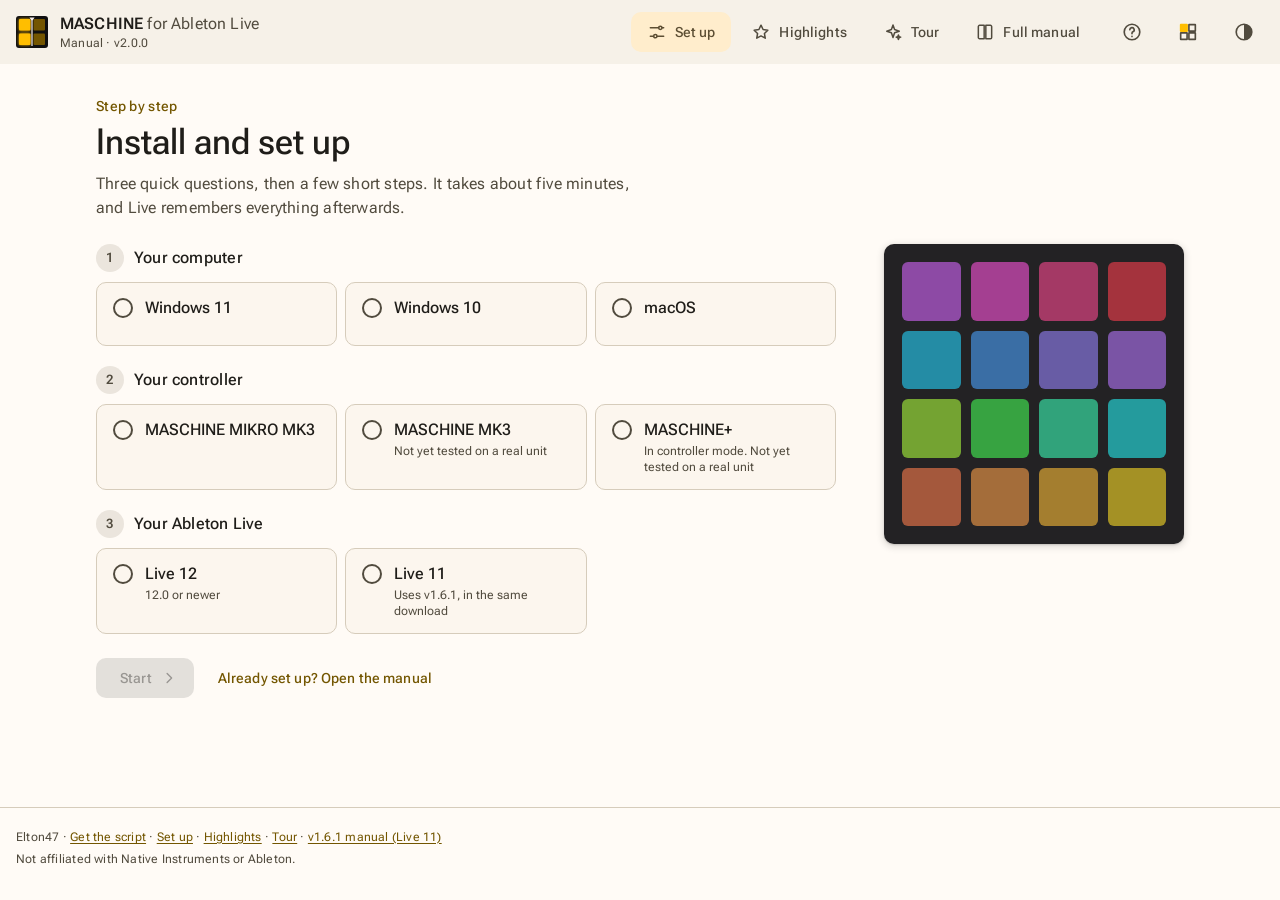
==== index.html @ e7adfa24 "Footer: the report page stays unlinked until its service is live" ====
<!doctype html>
<html lang="en">
<head>
  <meta charset="utf-8">
  <meta name="viewport" content="width=device-width, initial-scale=1">
  <title>MASCHINE for Ableton Live: Manual and setup</title>
  <meta name="description" content="Set up MASCHINE MIKRO MK3, MK3 and MASCHINE+ with Ableton Live 12 step by step, then click any button on the controller to see what it does.">
  <meta name="color-scheme" content="light dark">
  <meta name="theme-color" content="#fff8f6" media="(prefers-color-scheme: light)">
  <meta name="theme-color" content="#171211" media="(prefers-color-scheme: dark)">
  <link rel="icon" href="data:image/svg+xml,%3Csvg xmlns='http://www.w3.org/2000/svg' viewBox='0 0 32 32'%3E%3Crect width='32' height='32' rx='3' fill='%230f0f10'/%3E%3Crect x='3' y='3' width='11.5' height='11.5' rx='1' fill='%23d24dff'/%3E%3Crect x='17.5' y='3' width='11.5' height='11.5' rx='1' fill='%23a4333d'/%3E%3Crect x='3' y='17.5' width='11.5' height='11.5' rx='1' fill='%23ff692d'/%3E%3Crect x='17.5' y='17.5' width='11.5' height='11.5' rx='1' fill='%23a49025'/%3E%3Cpath d='M13.4 1.4H18.6L16.6 4.4V30H15.4V4.4Z' fill='%23f4ece9' stroke='%230f0f10' stroke-width='.5' paint-order='stroke' stroke-linejoin='round'/%3E%3C/svg%3E">
  <link rel="preconnect" href="https://fonts.googleapis.com">
  <link rel="preconnect" href="https://fonts.gstatic.com" crossorigin>
  <link rel="stylesheet" href="https://fonts.googleapis.com/css2?family=Roboto+Flex:opsz,wght@8..144,400..700&display=swap">
  <link rel="stylesheet" href="css/styles.css">
  <!-- the day's colour (one of MASCHINE's pad colours, a new one at noon): after the styles, so it wins -->
  <script src="js/day-colour.js"></script>
  <script>
    // Apply the remembered theme before the first paint (no flash).
    try {
      var t = localStorage.getItem('theme');
      if (t === 'light' || t === 'dark') document.documentElement.setAttribute('data-theme', t);
    } catch (e) {}
  </script>
</head>
<body>
  <a class="skip-link" href="#main">Skip to content</a>

  <header class="top-app-bar">
    <div class="top-app-bar-inner">
      <a class="brand" href="#manual" aria-label="MASCHINE for Ableton Live: manual">
        <svg class="logo" viewBox="0 0 32 32" aria-hidden="true"><defs><filter id="logo-glow" x="-50%" y="-50%" width="200%" height="200%"><feGaussianBlur stdDeviation="1.4" result="b"/><feMerge><feMergeNode in="b"/><feMergeNode in="SourceGraphic"/></feMerge></filter></defs><rect width="32" height="32" rx="3" fill="#0f0f10"/><rect x="3" y="3" width="11.5" height="11.5" rx="1" fill="#d24dff" style="fill: var(--day-pad, #d24dff)" filter="url(#logo-glow)"/><rect x="17.5" y="3" width="11.5" height="11.5" rx="1" fill="#a4333d" style="fill: var(--day-pad-dim, #a4333d)"/><rect x="3" y="17.5" width="11.5" height="11.5" rx="1" fill="#ff692d" style="fill: var(--day-pad, #ff692d)" filter="url(#logo-glow)"/><rect x="17.5" y="17.5" width="11.5" height="11.5" rx="1" fill="#a49025" style="fill: var(--day-pad-dim, #a49025)"/><path d="M13.4 1.4H18.6L16.6 4.4V30H15.4V4.4Z" fill="#f4ece9" stroke="#0f0f10" stroke-width=".5" paint-order="stroke" stroke-linejoin="round"/></svg>
        <span class="brand-text">
          <span class="brand-title">MASCHINE <span class="brand-for">for Ableton Live</span></span>
          <span class="brand-sub" id="version">Manual</span>
        </span>
      </a>
      <nav class="nav-tabs" aria-label="Sections">
        <a href="#setup" data-view="setup" class="nav-tab">
          <svg class="icon" aria-hidden="true"><use href="#i-setup"/></svg><span>Set up</span>
        </a>
        <a href="#highlights" data-view="highlights" class="nav-tab">
          <svg class="icon" aria-hidden="true"><use href="#i-star"/></svg><span>Highlights</span>
        </a>
        <!-- the manual's two views (Tour | Full manual): the choice is remembered (js/app.js) -->
        <a href="#tour" data-view="tour" data-manual-view="tour" class="nav-tab">
          <svg class="icon" aria-hidden="true"><use href="#i-spark"/></svg><span>Tour</span>
        </a>
        <a href="#full" data-view="manual" data-manual-view="full" class="nav-tab">
          <svg class="icon" aria-hidden="true"><use href="#i-book"/></svg><span>Full manual</span>
        </a>
        <!-- the licence page: shown once data/install.json has "licensing": true (release day, js/app.js) -->
        <a href="activate.html" id="licence-tab" class="nav-tab" hidden>
          <svg class="icon" aria-hidden="true"><use href="#i-key"/></svg><span>Licence</span>
        </a>
      </nav>
      <a href="#help" class="icon-button" id="help-button" title="Help and troubleshooting">
        <svg class="icon" aria-hidden="true"><use href="#i-help"/></svg>
        <span class="visually-hidden">Help and troubleshooting</span>
      </a>
      <div class="theme-menu accent-menu">
        <button type="button" id="accent-button" class="icon-button" aria-haspopup="dialog" aria-expanded="false" aria-controls="accent-list" title="Accent colour">
          <!-- the pads' corners: 3 % of their width, as the hardware pads in the drawings (PAD_ROUND) -->
          <svg class="icon accent-icon" viewBox="0 0 24 24" aria-hidden="true"><rect class="accent-icon-lit" x="4" y="4" width="7" height="7" rx=".21"/><rect x="13" y="4" width="7" height="7" rx=".21"/><rect x="4" y="13" width="7" height="7" rx=".21"/><rect x="13" y="13" width="7" height="7" rx=".21"/></svg>
          <span class="visually-hidden">Accent colour</span>
        </button>
        <!-- the accent colour: Auto (a new colour every day at noon) or one of MASCHINE's 16 pad
             colours, laid out like the pads, pad 1 bottom left (js/site.js, js/day-colour.js) -->
        <div id="accent-list" class="menu accent-popover" role="dialog" aria-label="Accent colour" hidden>
          <div class="colour-choices" role="radiogroup" aria-label="Accent colour">
            <button type="button" role="radio" class="colour-auto" data-colour="auto">
              <span>Auto</span><span class="colour-auto-sub">A new colour every day</span>
            </button>
            <div class="colour-pads" id="colour-pads"></div>
          </div>
        </div>
      </div>
      <div class="theme-menu">
        <button type="button" id="theme-button" class="icon-button" aria-haspopup="menu" aria-expanded="false" aria-controls="theme-list" title="Theme">
          <svg class="icon" aria-hidden="true"><use id="theme-icon" href="#i-auto"/></svg>
          <span class="visually-hidden">Theme</span>
        </button>
        <div id="theme-list" class="menu" role="menu" aria-label="Theme" hidden>
          <button type="button" role="menuitemradio" data-theme-choice="system"><svg class="icon" aria-hidden="true"><use href="#i-auto"/></svg>System</button>
          <button type="button" role="menuitemradio" data-theme-choice="light"><svg class="icon" aria-hidden="true"><use href="#i-sun"/></svg>Light</button>
          <button type="button" role="menuitemradio" data-theme-choice="dark"><svg class="icon" aria-hidden="true"><use href="#i-moon"/></svg>Dark</button>
        </div>
      </div>
    </div>
  </header>

  <main id="main" tabindex="-1">
    <!-- Setup wizard (js/setup.js), content from data/install.json -->
    <section id="view-setup" class="view" aria-labelledby="setup-title" hidden>
      <div class="setup">
        <header class="setup-hero">
          <p class="eyebrow">Step by step</p>
          <h1 id="setup-title" class="setup-title">Install and set up</h1>
          <p id="setup-intro" class="setup-intro"></p>
        </header>
        <div id="setup-root"></div>
      </div>
    </section>

    <!-- Interactive manual (js/manual.js), content from data/features.json -->
    <section id="view-manual" class="view" aria-label="Manual" hidden>
      <h1 class="visually-hidden">Manual</h1>
      <div class="manual-toolbar">
        <div class="segmented" role="radiogroup" aria-label="Controller">
          <button type="button" role="radio" data-device="mikro"><svg class="icon check" aria-hidden="true"><use href="#i-check"/></svg>MIKRO MK3</button>
          <button type="button" role="radio" data-device="mk3"><svg class="icon check" aria-hidden="true"><use href="#i-check"/></svg>MK3 / MASCHINE+</button>
        </div>
        <div class="search-bar" role="search">
          <svg class="icon" aria-hidden="true"><use href="#i-search"/></svg>
          <label for="search" class="visually-hidden">Search the manual</label>
          <input id="search" type="search" placeholder="Search: tempo, chords, arm, undo…" autocomplete="off" spellcheck="false" enterkeyhint="search" aria-controls="search-results" aria-keyshortcuts="/">
          <kbd id="search-hint" class="search-hint" aria-hidden="true">/</kbd>
          <button type="button" id="search-clear" class="icon-button search-clear" title="Clear the search (Esc)" hidden>
            <svg class="icon" aria-hidden="true"><use href="#i-close"/></svg>
            <span class="visually-hidden">Clear the search</span>
          </button>
        </div>
        <a href="#cheatsheet" id="cheatsheet-button" class="btn btn-outlined has-icon-start cheatsheet-button">
          <svg class="icon" aria-hidden="true"><use href="#i-sheet"/></svg><span class="cheatsheet-label">Cheat sheet</span>
        </a>
        <p id="search-status" class="visually-hidden" role="status" aria-live="polite"></p>
      </div>

      <div class="manual-layout">
        <section class="hardware" aria-label="Controller">
          <div class="hardware-card">
            <svg id="device" role="group" aria-label="Controller layout: choose a control to see what it does"></svg>
            <p class="hint">Click a control to see what it does. Hover or tap a combination in the list to see it on the controller (numbers show the order).<span id="screen-hint"> Hover or tap the screen to magnify it.</span></p>
            <p id="unverified" class="banner" hidden>
              <svg class="icon" aria-hidden="true"><use href="#i-info"/></svg>
              <span>MK3 / MASCHINE+ support is built from the hardware protocol and not yet tested on a real unit.</span>
            </p>
          </div>
        </section>

        <section class="reference" aria-label="Reference">
          <div id="welcome" class="welcome-card" hidden>
            <div>
              <h2>New here?</h2>
              <p>Set up your controller with Live in a few minutes, step by step.</p>
            </div>
            <div class="welcome-actions">
              <a class="btn btn-filled" href="#setup"><svg class="icon" aria-hidden="true"><use href="#i-setup"/></svg>Start setup</a>
              <button type="button" class="btn btn-text" id="welcome-dismiss">Not now</button>
            </div>
          </div>
          <div id="selection" class="selection" hidden aria-live="polite">
            <div class="selection-head">
              <h2 id="selection-title"></h2>
              <button type="button" id="clear-selection" class="btn btn-text">Show everything</button>
            </div>
            <ul id="selection-items" class="items"></ul>
          </div>
          <nav id="toc" class="toc" aria-label="Modes"></nav>
          <div id="search-results" class="search-results" aria-label="Search results" hidden></div>
          <div id="sections"></div>
          <section id="changes" class="card">
            <div class="changes-head"><h2>What changed since v1</h2><a class="btn btn-text has-icon-start" href="#whatsnew"><svg class="icon" aria-hidden="true"><use href="#i-print"/></svg>Printable</a></div>
            <div class="table-wrap"><table id="changes-table"><thead><tr><th scope="col"><span class="visually-hidden">What</span></th><th scope="col">v1.6</th><th scope="col">v2</th></tr></thead><tbody></tbody></table></div>
          </section>
        </section>
      </div>
    </section>

    <!-- Highlights (js/best.js): the features one page at a time, the best first, with a jump list
         by mode; each page plays its step on the controller drawing (the Tour's player) -->
    <section id="view-highlights" class="view" aria-labelledby="best-heading" hidden>
      <div class="best">
        <header class="tour-head">
          <div class="tour-heading">
            <p class="eyebrow">Highlights</p>
            <h1 id="best-heading" class="tour-title">The best of it, one page at a time</h1>
            <p class="tour-intro">The best comes first. Use the arrows to turn the pages, or pick one from the list. <span id="best-total"></span></p>
          </div>
          <div class="segmented" role="radiogroup" aria-label="Controller">
            <button type="button" role="radio" data-device="mikro"><svg class="icon check" aria-hidden="true"><use href="#i-check"/></svg>MIKRO MK3</button>
            <button type="button" role="radio" data-device="mk3"><svg class="icon check" aria-hidden="true"><use href="#i-check"/></svg>MK3 / MASCHINE+</button>
          </div>
        </header>
        <p id="best-unverified" class="banner tour-banner" hidden>
          <svg class="icon" aria-hidden="true"><use href="#i-info"/></svg>
          <span>MK3 / MASCHINE+ support is built from the hardware protocol and not yet tested on a real unit.</span>
        </p>
        <div class="best-layout">
          <details id="best-jump" class="best-jump card" open>
            <summary class="best-jump-head"><svg class="icon" aria-hidden="true"><use href="#i-sheet"/></svg>Jump to a page<svg class="icon best-jump-chev" aria-hidden="true"><use href="#i-down"/></svg></summary>
            <ol id="best-jump-list" class="best-jump-list"></ol>
          </details>
          <article id="best-page" class="best-page" aria-labelledby="best-title"></article>
        </div>
      </div>
    </section>

    <!-- The Tour (js/tour.js; each card a player from js/highlights.js, choreography in
         js/highlight-shows.js): a self-playing card per section of data/features.json -->
    <section id="view-tour" class="view" aria-labelledby="tour-title" hidden>
      <div class="tour">
        <header class="tour-head">
          <div class="tour-heading">
            <p class="eyebrow">Tour</p>
            <h1 id="tour-title" class="tour-title">The manual, played on the controller</h1>
            <p class="tour-intro">A card per section plays by itself: the presses, the pads and the screen. Scroll on for the next one; point at a card to hold a step.</p>
          </div>
          <div class="segmented" role="radiogroup" aria-label="Controller">
            <button type="button" role="radio" data-device="mikro"><svg class="icon check" aria-hidden="true"><use href="#i-check"/></svg>MIKRO MK3</button>
            <button type="button" role="radio" data-device="mk3"><svg class="icon check" aria-hidden="true"><use href="#i-check"/></svg>MK3 / MASCHINE+</button>
          </div>
        </header>
        <p id="tour-unverified" class="banner tour-banner" hidden>
          <svg class="icon" aria-hidden="true"><use href="#i-info"/></svg>
          <span>MK3 / MASCHINE+ support is built from the hardware protocol and not yet tested on a real unit.</span>
        </p>
        <nav id="tour-toc" class="toc tour-toc" aria-label="Sections"></nav>
        <div id="tour-cards" class="tour-cards"></div>
        <p class="tour-more"><a class="btn btn-text has-icon-start" href="#full"><svg class="icon" aria-hidden="true"><use href="#i-book"/></svg>Everything in detail: the full manual</a></p>
      </div>
    </section>

    <!-- Printable cheat sheet (js/cheatsheet.js), content from data/features.json; the print
         styles are the @media print rules in css/styles.css -->
    <section id="view-cheatsheet" class="view" aria-labelledby="cs-title" hidden>
      <div class="cs-toolbar">
        <a id="cs-back" class="btn btn-text has-icon-start" href="#manual"><svg class="icon" aria-hidden="true"><use href="#i-left"/></svg>Manual</a>
        <div class="segmented" role="radiogroup" aria-label="Controller">
          <button type="button" role="radio" data-device="mikro"><svg class="icon check" aria-hidden="true"><use href="#i-check"/></svg>MIKRO MK3</button>
          <button type="button" role="radio" data-device="mk3"><svg class="icon check" aria-hidden="true"><use href="#i-check"/></svg>MK3 / MASCHINE+</button>
        </div>
        <button type="button" id="cs-print" class="btn btn-filled has-icon-start"><svg class="icon" aria-hidden="true"><use href="#i-print"/></svg>Print</button>
        <p class="cs-tip">A4 or Letter. For a clean sheet, turn off the browser's headers and footers in the print dialog.</p>
      </div>
      <article id="cheatsheet" class="cheatsheet"></article>
    </section>

    <!-- Printable documents (js/print-docs.js): the installation guide (#setup/print..., from
         data/install.json) and what's new (#whatsnew, from data/features.json); printed by the
         @media print rules in css/styles.css -->
    <section id="view-print" class="view" aria-labelledby="pd-title" hidden>
      <div class="cs-toolbar">
        <a id="pd-back" class="btn btn-text has-icon-start" href="#setup"><svg class="icon" aria-hidden="true"><use href="#i-left"/></svg><span id="pd-back-label">Set up</span></a>
        <button type="button" id="pd-print" class="btn btn-filled has-icon-start"><svg class="icon" aria-hidden="true"><use href="#i-print"/></svg>Print</button>
        <p class="cs-tip">A4 or Letter. Save as PDF from the print dialog; for a clean page, turn off the browser's headers and footers.</p>
      </div>
      <article id="print-doc" class="print-doc"></article>
    </section>

    <noscript><p class="noscript">This manual needs JavaScript. The product page: <a href="https://payhip.com/b/h4tva">payhip.com/b/h4tva</a>.</p></noscript>
  </main>

  <footer class="footer">
    <p>Elton47 · <a href="https://payhip.com/b/h4tva">Get the script</a> · <a href="#setup">Set up</a> · <a href="#highlights">Highlights</a> · <a href="#tour">Tour</a> · <a href="https://elton47.github.io/MMMk3-User-Manual/">v1.6.1 manual (Live 11)</a></p>
    <p>Not affiliated with Native Instruments or Ableton.</p>
  </footer>

  <div id="snackbar" class="snackbar" role="status" aria-live="polite"></div>

  <!-- Icons: simple strokes, drawn for this site. -->
  <svg width="0" height="0" style="position:absolute" aria-hidden="true" focusable="false">
    <defs>
      <symbol id="i-setup" viewBox="0 0 24 24"><path d="M4 7h10M18 7h2M4 17h4M12 17h8"/><circle cx="16" cy="7" r="2"/><circle cx="10" cy="17" r="2"/></symbol>
      <symbol id="i-book" viewBox="0 0 24 24"><path d="M4 5.5C4 4.7 4.7 4 5.5 4H11v16H5.5c-.8 0-1.5-.7-1.5-1.5zM20 5.5c0-.8-.7-1.5-1.5-1.5H13v16h5.5c.8 0 1.5-.7 1.5-1.5z"/></symbol>
      <symbol id="i-sun" viewBox="0 0 24 24"><circle cx="12" cy="12" r="4"/><path d="M12 2.5v2M12 19.5v2M2.5 12h2M19.5 12h2M5.3 5.3l1.4 1.4M17.3 17.3l1.4 1.4M5.3 18.7l1.4-1.4M17.3 6.7l1.4-1.4"/></symbol>
      <symbol id="i-moon" viewBox="0 0 24 24"><path d="M20 14.5A8 8 0 0 1 9.5 4a8 8 0 1 0 10.5 10.5z"/></symbol>
      <symbol id="i-auto" viewBox="0 0 24 24"><circle cx="12" cy="12" r="8.5"/><path d="M12 3.5v17a8.5 8.5 0 0 0 0-17z" fill="currentColor" stroke="none"/></symbol>
      <symbol id="i-check" viewBox="0 0 24 24"><path d="M5 12.5l4.5 4.5L19 7.5"/></symbol>
      <symbol id="i-key" viewBox="0 0 24 24"><circle cx="8" cy="15.5" r="4"/><path d="M10.9 12.6L19 4.5M15.5 8l2.5 2.5M17.5 6l2 2"/></symbol>
      <symbol id="i-copy" viewBox="0 0 24 24"><rect x="8.5" y="8.5" width="11" height="11" rx="2"/><path d="M15.5 8.5V6a1.5 1.5 0 0 0-1.5-1.5H6A1.5 1.5 0 0 0 4.5 6v8A1.5 1.5 0 0 0 6 15.5h2.5"/></symbol>
      <symbol id="i-close" viewBox="0 0 24 24"><path d="M6.5 6.5l11 11M17.5 6.5l-11 11"/></symbol>
      <symbol id="i-sheet" viewBox="0 0 24 24"><path d="M7 3.5h7l4.5 4.5v11a1.5 1.5 0 0 1-1.5 1.5H7A1.5 1.5 0 0 1 5.5 19V5A1.5 1.5 0 0 1 7 3.5zM14 3.5V7a1 1 0 0 0 1 1h3.5M8.75 11.5h6.5M8.75 14.5h6.5M8.75 17.5h4"/></symbol>
      <symbol id="i-print" viewBox="0 0 24 24"><path d="M7 9V4.5h10V9M7 16.5H5a1.5 1.5 0 0 1-1.5-1.5v-4.5A1.5 1.5 0 0 1 5 9h14a1.5 1.5 0 0 1 1.5 1.5V15a1.5 1.5 0 0 1-1.5 1.5h-2"/><rect x="7" y="13.5" width="10" height="6.5" rx="1"/></symbol>
      <symbol id="i-search" viewBox="0 0 24 24"><circle cx="10.5" cy="10.5" r="6"/><path d="M15 15l5 5"/></symbol>
      <symbol id="i-left" viewBox="0 0 24 24"><path d="M14.5 6l-6 6 6 6"/></symbol>
      <symbol id="i-right" viewBox="0 0 24 24"><path d="M9.5 6l6 6-6 6"/></symbol>
      <symbol id="i-down" viewBox="0 0 24 24"><path d="M6 9.5l6 6 6-6"/></symbol>
      <symbol id="i-help" viewBox="0 0 24 24"><circle cx="12" cy="12" r="8.5"/><path d="M9.6 9.6a2.4 2.4 0 1 1 3.4 2.2c-.6.3-1 .8-1 1.5v.5M12 16.6v.4"/></symbol>
      <symbol id="i-info" viewBox="0 0 24 24"><circle cx="12" cy="12" r="8.5"/><path d="M12 11v5.5M12 7.5v.5"/></symbol>
      <symbol id="i-alert" viewBox="0 0 24 24"><path d="M12 3.5l9 16H3z"/><path d="M12 10v4.5M12 17v.5"/></symbol>
      <symbol id="i-soon" viewBox="0 0 24 24"><circle cx="12" cy="12" r="8.5"/><path d="M12 7.5V12l3 2"/></symbol>
      <symbol id="i-external" viewBox="0 0 24 24"><path d="M14 4.5h5.5V10M19.5 4.5L11 13M17 14v4.5a1 1 0 0 1-1 1H5.5a1 1 0 0 1-1-1V8a1 1 0 0 1 1-1H10"/></symbol>
      <symbol id="i-edit" viewBox="0 0 24 24"><path d="M4.5 19.5l1-4L15.5 5.5l3 3-10 10z"/></symbol>
      <symbol id="i-computer" viewBox="0 0 24 24"><rect x="3.5" y="4.5" width="17" height="11.5" rx="1.5"/><path d="M9 20h6M12 16v4"/></symbol>
      <symbol id="i-pads" viewBox="0 0 24 24"><rect x="4" y="4" width="7" height="7" rx="1.5"/><rect x="13" y="4" width="7" height="7" rx="1.5"/><rect x="4" y="13" width="7" height="7" rx="1.5"/><rect x="13" y="13" width="7" height="7" rx="1.5"/></symbol>
      <symbol id="i-spark" viewBox="0 0 24 24"><path d="M12 3.5l1.9 5.6 5.6 1.9-5.6 1.9L12 18.5l-1.9-5.6L4.5 11l5.6-1.9z"/><path d="M18.5 15.5l.7 2 2 .7-2 .7-.7 2-.7-2-2-.7 2-.7z"/></symbol>
      <symbol id="i-star" viewBox="0 0 24 24"><path d="M12 3.8l2.5 5.2 5.7.8-4.1 4 1 5.6L12 16.7l-5.1 2.7 1-5.6-4.1-4 5.7-.8z"/></symbol>
      <symbol id="i-play" viewBox="0 0 24 24"><path d="M8 5.5v13l10.5-6.5z"/></symbol>
      <symbol id="i-pause" viewBox="0 0 24 24"><path d="M8.5 5.5v13M15.5 5.5v13"/></symbol>
      <symbol id="i-live" viewBox="0 0 24 24"><path d="M5 5v14M9 5v14M13 5v14M15.5 19L19 5"/></symbol>
    </defs>
  </svg>

  <script src="js/screen-render.js"></script>
  <script src="js/layouts.js"></script>
  <script src="js/site.js"></script>
  <script src="js/manual.js"></script>
  <script src="js/cheatsheet-overview.js"></script>
  <script src="js/cheatsheet.js"></script>
  <script src="js/setup.js"></script>
  <script src="js/setup-figures.js"></script>
  <script src="js/print-docs.js"></script>
  <script src="js/highlight-shows.js"></script>
  <script src="js/highlights.js"></script>
  <script src="js/tour.js"></script>
  <script src="js/best.js"></script>
  <script src="js/app.js"></script>
</body>
</html>
---- css/styles.css ----
/* MASCHINE for Ableton Live: manual and setup.
   Material Design 3 tokens. Colour roles generated from the seed #E8620A (MASCHINE-like orange):
   primary / tertiary / error roles from the Fidelity scheme, secondary from Tonal Spot, surfaces
   from a low-chroma neutral at the seed hue (graphite with a hint of warmth). Contrast checked
   (text pairs >= 4.5:1). */

:root {
  color-scheme: light;
  --md-sys-color-primary: #9d3e00;
  --md-sys-color-on-primary: #ffffff;
  --md-sys-color-primary-container: #c55000;
  --md-sys-color-on-primary-container: #fffbff;
  --md-sys-color-secondary: #765749;
  --md-sys-color-on-secondary: #ffffff;
  --md-sys-color-secondary-container: #ffdbcc;
  --md-sys-color-on-secondary-container: #5c4033;
  --md-sys-color-tertiary: #005ea6;
  --md-sys-color-on-tertiary: #ffffff;
  --md-sys-color-tertiary-container: #0076cf;
  --md-sys-color-on-tertiary-container: #fdfcff;
  --md-sys-color-error: #ba1a1a;
  --md-sys-color-on-error: #ffffff;
  --md-sys-color-error-container: #ffdad6;
  --md-sys-color-on-error-container: #93000a;
  --md-sys-color-surface: #fff8f6;
  --md-sys-color-surface-dim: #e2d8d4;
  --md-sys-color-surface-bright: #fff8f6;
  --md-sys-color-surface-container-lowest: #ffffff;
  --md-sys-color-surface-container-low: #fcf1ee;
  --md-sys-color-surface-container: #f6ece8;
  --md-sys-color-surface-container-high: #f0e6e2;
  --md-sys-color-surface-container-highest: #ebe0dd;
  --md-sys-color-on-surface: #1f1b19;
  --md-sys-color-on-surface-variant: #51443e;
  --md-sys-color-outline: #83746d;
  --md-sys-color-outline-variant: #d6c3bb;
  --md-sys-color-inverse-surface: #352f2d;
  --md-sys-color-inverse-on-surface: #f9efeb;
  --md-sys-color-inverse-primary: #ffb694;
  --md-sys-color-scrim: #000000;
  --md-sys-color-shadow: #000000;

  /* corners: one radius family (every border-radius is one of these, 0 or inherit; checked by
     tests/radius.test.js). --r: boxes, cards, buttons, fields, rows, popups. --r-s: smaller
     things inside those (key caps, tags, grid cells). --r-xs: tiny marks (inline code, bars).
     --r-full: only real circles and pills (icon buttons, dots, the version pill). */
  --r: 10px;
  --r-s: 6px;
  --r-xs: 2px;
  --r-full: 999px;
  /* pads (the accent picker's): the hardware pads' corner as drawn in the controller drawings,
     PAD_ROUND in js/manual.js = 3 % of the pad's width (a percentage of a square box is exactly
     that). Only rules for pads may use it. */
  --r-pad: 3%;

  /* elevation (shadow part; the tone part comes from the surface-container roles) */
  --md-sys-elevation-1: 0 1px 2px rgb(0 0 0 / .14), 0 1px 3px 1px rgb(0 0 0 / .08);
  --md-sys-elevation-2: 0 1px 2px rgb(0 0 0 / .16), 0 2px 6px 2px rgb(0 0 0 / .1);
  --md-sys-elevation-3: 0 4px 8px 3px rgb(0 0 0 / .12), 0 1px 3px rgb(0 0 0 / .2);

  /* motion */
  --md-sys-motion-easing: cubic-bezier(.2, 0, 0, 1);
  --md-sys-motion-short: 150ms;
  --md-sys-motion-medium: 300ms;

  /* typography */
  --md-ref-typeface: "Roboto Flex", Roboto, system-ui, -apple-system, "Segoe UI", "Helvetica Neue", Arial, sans-serif;
  --md-ref-typeface-mono: ui-monospace, "Cascadia Mono", "SF Mono", Menlo, Consolas, "Roboto Mono", monospace;

  /* hardware drawing: the controller stays dark in both themes, like the real thing */
  --hw-body: #232224;
  --hw-button: #3a393c;
  --hw-button-text: #dcdadc;
  --hw-pad: #48464a;
  --hw-screen: #0c0c0e;
  --hw-active: #ef6712;
  --hw-related: #ffb694;

  --focus-ring: 3px solid var(--md-sys-color-secondary);
  --ring-edge: rgb(0 0 0 / .8); /* the dark line round the white ring of a chosen colour pad */
  --bar-height: 64px;
  --page-max: 1840px; /* widest page container (app bar, toolbar, manual, footer) */
}

/* dark: same roles, dark tones */
@media (prefers-color-scheme: dark) {
  :root:not([data-theme="light"]) {
    color-scheme: dark;
    --ring-edge: rgb(0 0 0 / .5);
    --md-sys-color-primary: #ffb694;
    --md-sys-color-on-primary: #571f00;
    --md-sys-color-primary-container: #ef6712;
    --md-sys-color-on-primary-container: #431600;
    --md-sys-color-secondary: #e6bead;
    --md-sys-color-on-secondary: #442a1e;
    --md-sys-color-secondary-container: #5c4033;
    --md-sys-color-on-secondary-container: #ffdbcc;
    --md-sys-color-tertiary: #a2c9ff;
    --md-sys-color-on-tertiary: #00315c;
    --md-sys-color-tertiary-container: #1693fc;
    --md-sys-color-on-tertiary-container: #002548;
    --md-sys-color-error: #ffb4ab;
    --md-sys-color-on-error: #690005;
    --md-sys-color-error-container: #93000a;
    --md-sys-color-on-error-container: #ffdad6;
    --md-sys-color-surface: #171211;
    --md-sys-color-surface-dim: #171211;
    --md-sys-color-surface-bright: #3e3836;
    --md-sys-color-surface-container-lowest: #110d0c;
    --md-sys-color-surface-container-low: #1f1b19;
    --md-sys-color-surface-container: #231f1d;
    --md-sys-color-surface-container-high: #2e2927;
    --md-sys-color-surface-container-highest: #393431;
    --md-sys-color-on-surface: #ebe0dd;
    --md-sys-color-on-surface-variant: #d6c3bb;
    --md-sys-color-outline: #9e8d86;
    --md-sys-color-outline-variant: #51443e;
    --md-sys-color-inverse-surface: #ebe0dd;
    --md-sys-color-inverse-on-surface: #352f2d;
    --md-sys-color-inverse-primary: #a14000;
    --hw-body: #0f0e0f;
    --hw-button: #343336;
  }
}

:root[data-theme="dark"] {
  color-scheme: dark;
  --ring-edge: rgb(0 0 0 / .5);
  --md-sys-color-primary: #ffb694;
  --md-sys-color-on-primary: #571f00;
  --md-sys-color-primary-container: #ef6712;
  --md-sys-color-on-primary-container: #431600;
  --md-sys-color-secondary: #e6bead;
  --md-sys-color-on-secondary: #442a1e;
  --md-sys-color-secondary-container: #5c4033;
  --md-sys-color-on-secondary-container: #ffdbcc;
  --md-sys-color-tertiary: #a2c9ff;
  --md-sys-color-on-tertiary: #00315c;
  --md-sys-color-tertiary-container: #1693fc;
  --md-sys-color-on-tertiary-container: #002548;
  --md-sys-color-error: #ffb4ab;
  --md-sys-color-on-error: #690005;
  --md-sys-color-error-container: #93000a;
  --md-sys-color-on-error-container: #ffdad6;
  --md-sys-color-surface: #171211;
  --md-sys-color-surface-dim: #171211;
  --md-sys-color-surface-bright: #3e3836;
  --md-sys-color-surface-container-lowest: #110d0c;
  --md-sys-color-surface-container-low: #1f1b19;
  --md-sys-color-surface-container: #231f1d;
  --md-sys-color-surface-container-high: #2e2927;
  --md-sys-color-surface-container-highest: #393431;
  --md-sys-color-on-surface: #ebe0dd;
  --md-sys-color-on-surface-variant: #d6c3bb;
  --md-sys-color-outline: #9e8d86;
  --md-sys-color-outline-variant: #51443e;
  --md-sys-color-inverse-surface: #ebe0dd;
  --md-sys-color-inverse-on-surface: #352f2d;
  --md-sys-color-inverse-primary: #a14000;
  --hw-body: #0f0e0f;
  --hw-button: #343336;
}

/* --- base ------------------------------------------------------------------------------- */

*, *::before, *::after { box-sizing: border-box; }

html {
  -webkit-text-size-adjust: 100%;
  text-size-adjust: 100%;
  scroll-padding-top: calc(var(--bar-height) + 16px);
}

body {
  margin: 0;
  min-height: 100vh;
  display: flex;
  flex-direction: column;
  background: var(--md-sys-color-surface);
  color: var(--md-sys-color-on-surface);
  font-family: var(--md-ref-typeface);
  font-size: 14px;
  line-height: 20px;
  letter-spacing: .015em;
  font-optical-sizing: auto;
  -webkit-font-smoothing: antialiased;
  overflow-x: hidden;
}

main { flex: 1; outline: none; }

a { color: var(--md-sys-color-primary); text-underline-offset: 2px; }
a:hover { text-decoration-thickness: 2px; }

h1, h2, h3, h4 { margin: 0; font-weight: 500; }

code, kbd, .mono { font-family: var(--md-ref-typeface-mono); }

:focus-visible { outline: var(--focus-ring); outline-offset: 2px; }
button { font: inherit; color: inherit; }

.icon {
  width: 20px; height: 20px; flex: none;
  fill: none; stroke: currentColor; stroke-width: 1.8; stroke-linecap: round; stroke-linejoin: round;
}

.visually-hidden {
  position: absolute !important; width: 1px; height: 1px; margin: -1px; padding: 0;
  overflow: hidden; clip: rect(0 0 0 0); white-space: nowrap; border: 0;
}

.skip-link {
  position: absolute; left: 12px; top: -60px; z-index: 50;
  padding: 10px 16px; border-radius: var(--r);
  background: var(--md-sys-color-primary); color: var(--md-sys-color-on-primary);
  font-weight: 500; text-decoration: none;
}
.skip-link:focus { top: 12px; }

.view[hidden] { display: none !important; }

/* state layer: hover / focus / press tint in the content colour (M3) */
.state { position: relative; isolation: isolate; }
.state::after {
  content: ""; position: absolute; inset: 0; z-index: -1; border-radius: inherit;
  background: currentColor; opacity: 0; pointer-events: none;
  transition: opacity var(--md-sys-motion-short) linear;
}
.state:hover::after { opacity: .08; }
.state:focus-visible::after { opacity: .1; }
.state:active::after { opacity: .12; }

/* --- buttons -------------------------------------------------------------------------- */

.btn {
  position: relative; isolation: isolate;
  display: inline-flex; align-items: center; justify-content: center; gap: 8px;
  min-height: 40px; padding: 0 24px; border-radius: var(--r);
  border: 0; cursor: pointer; text-decoration: none; white-space: nowrap;
  font-size: 14px; line-height: 20px; font-weight: 500; letter-spacing: .01em;
}
.btn .icon { width: 18px; height: 18px; }
.btn::after {
  content: ""; position: absolute; inset: 0; z-index: -1; border-radius: inherit;
  background: currentColor; opacity: 0; transition: opacity var(--md-sys-motion-short) linear;
}
.btn:hover::after { opacity: .08; }
.btn:focus-visible::after, .btn:active::after { opacity: .12; }
.btn-filled { background: var(--md-sys-color-primary); color: var(--md-sys-color-on-primary); }
.btn-filled:hover { box-shadow: var(--md-sys-elevation-1); }
.btn-tonal { background: var(--md-sys-color-secondary-container); color: var(--md-sys-color-on-secondary-container); }
.btn-outlined { background: transparent; color: var(--md-sys-color-primary); border: 1px solid var(--md-sys-color-outline); }
.btn-text { background: transparent; color: var(--md-sys-color-primary); padding: 0 12px; }
.btn[disabled], .btn[aria-disabled="true"] {
  background: color-mix(in srgb, var(--md-sys-color-on-surface) 12%, transparent);
  color: color-mix(in srgb, var(--md-sys-color-on-surface) 38%, transparent);
  border-color: transparent; box-shadow: none; cursor: default; pointer-events: none;
}
.btn-filled.has-icon-end { padding-right: 16px; }
.btn-outlined.has-icon-start, .btn-text.has-icon-start { padding-left: 16px; }

.icon-button {
  position: relative; isolation: isolate;
  display: inline-grid; place-items: center; width: 40px; height: 40px; padding: 0;
  border: 0; border-radius: var(--r-full); background: transparent;
  color: var(--md-sys-color-on-surface-variant); cursor: pointer;
}
.icon-button .icon { width: 22px; height: 22px; }
.icon-button::after {
  content: ""; position: absolute; inset: 0; z-index: -1; border-radius: inherit;
  background: currentColor; opacity: 0; transition: opacity var(--md-sys-motion-short) linear;
}
.icon-button:hover::after { opacity: .08; }
.icon-button:focus-visible::after, .icon-button:active::after, .icon-button[aria-expanded="true"]::after { opacity: .12; }

/* --- top app bar ------------------------------------------------------------------------ */

.top-app-bar {
  position: sticky; top: 0; z-index: 20;
  background: var(--md-sys-color-surface-container);
  color: var(--md-sys-color-on-surface);
  transition: box-shadow var(--md-sys-motion-short) linear;
}
.top-app-bar.scrolled { box-shadow: var(--md-sys-elevation-2); }
.top-app-bar-inner {
  display: flex; align-items: center; gap: 16px;
  max-width: var(--page-max); margin: 0 auto; padding: 0 16px; min-height: var(--bar-height);
}

.brand {
  display: flex; align-items: center; gap: 12px; min-width: 0;
  color: inherit; text-decoration: none; border-radius: var(--r-s);
}
/* Logo: the four corner pads of the grid in MASCHINE's sound colours (PAD_COLORS, layouts.js), with
   Live's playhead passing: the pads it has passed glow. Drawn in index.html (same as the favicon). */
.logo { display: block; flex: none; width: 32px; height: 32px; }
.brand-text { display: flex; flex-direction: column; min-width: 0; }
.brand-title { font-size: 16px; line-height: 22px; font-weight: 600; letter-spacing: .01em; white-space: nowrap; }
.brand-for { font-weight: 400; color: var(--md-sys-color-on-surface-variant); }
.brand-sub { font-size: 12px; line-height: 16px; color: var(--md-sys-color-on-surface-variant); white-space: nowrap; }

.nav-tabs { display: flex; gap: 4px; margin-left: auto; }
.nav-tab {
  position: relative; isolation: isolate;
  display: inline-flex; align-items: center; gap: 8px;
  height: 40px; padding: 0 16px; border-radius: var(--r);
  color: var(--md-sys-color-on-surface-variant); text-decoration: none;
  font-size: 14px; font-weight: 500; letter-spacing: .01em; white-space: nowrap;
}
.nav-tab::after {
  content: ""; position: absolute; inset: 0; z-index: -1; border-radius: inherit;
  background: currentColor; opacity: 0; transition: opacity var(--md-sys-motion-short) linear;
}
.nav-tab:hover::after { opacity: .08; }
.nav-tab[hidden] { display: none; }
.nav-tab[aria-current="page"] {
  background: var(--md-sys-color-secondary-container); color: var(--md-sys-color-on-secondary-container);
}

.theme-menu { position: relative; }
.menu {
  position: absolute; right: 0; top: calc(100% + 4px); z-index: 30;
  min-width: 168px; padding: 8px 0; border-radius: var(--r);
  background: var(--md-sys-color-surface-container); box-shadow: var(--md-sys-elevation-2);
}
.menu[hidden] { display: none; }
.menu button {
  position: relative; isolation: isolate;
  display: flex; align-items: center; gap: 12px; width: 100%;
  height: 48px; padding: 0 16px; border: 0; background: transparent; cursor: pointer;
  color: var(--md-sys-color-on-surface); text-align: left; font-size: 14px;
}
.menu button .icon { color: var(--md-sys-color-on-surface-variant); }
.menu button::after { content: ""; position: absolute; inset: 0; z-index: -1; background: currentColor; opacity: 0; }
.menu button:hover::after, .menu button:focus-visible::after { opacity: .08; }
.menu button:focus-visible { outline: none; }
.menu button[aria-checked="true"] { background: var(--md-sys-color-secondary-container); color: var(--md-sys-color-on-secondary-container); }
.menu button[aria-checked="true"] .icon { color: inherit; }

/* the accent colour popover (the pads button beside the theme button): Auto and the 16 pad
   colours as MASCHINE's pads (pad 1 bottom left, no text on them), 16 px all round. The chosen pad
   (and under Auto, Auto and today's pad) get a white ring with a small gap, and a dark line
   outside it so it shows on light surfaces too. */
.accent-icon rect { fill: none; }
.accent-icon .accent-icon-lit { fill: var(--day-pad, currentColor); stroke: var(--day-pad, currentColor); }
.theme-menu[hidden] { display: none; }
.accent-popover { min-width: 0; padding: 16px; }
.menu .colour-auto, .menu .colour-auto[aria-checked="true"] {
  flex-direction: column; align-items: flex-start; justify-content: center; gap: 0;
  width: 100%; height: auto; min-height: 52px; padding: 6px 12px; margin: 0 0 12px;
  border-radius: var(--r); background: var(--pad, var(--md-sys-color-primary)); color: var(--on-pad, var(--md-sys-color-on-primary));
  font-weight: 600; line-height: 20px;
}
.menu .colour-auto::after { border-radius: inherit; }
.colour-auto-sub { font-size: 12px; line-height: 16px; font-weight: 400; }
.colour-pads { display: grid; grid-template-columns: repeat(4, 44px); gap: 8px; }
.menu .colour-pad, .menu .colour-pad[aria-checked="true"] {
  display: block; width: 44px; height: 44px; padding: 0; border: 0; cursor: pointer;
  border-radius: var(--r-pad); background: var(--pad, #888);
}
.menu .colour-pad::after { border-radius: inherit; background: #fff; }
.menu .colour-pad:focus-visible, .menu .colour-auto:focus-visible { outline: 2px solid var(--md-sys-color-on-surface); outline-offset: 7px; }
.menu .colour-pad[aria-checked="true"], .menu .colour-pad.is-today, .menu .colour-auto[aria-checked="true"] {
  box-shadow: 0 0 0 2px var(--md-sys-color-surface-container), 0 0 0 4px #fff, 0 0 0 5.5px var(--ring-edge);
}

/* --- shared surfaces -------------------------------------------------------------------- */

.card, .hardware-card, .selection, .welcome-card {
  background: var(--md-sys-color-surface-container-low);
  border-radius: var(--r);
}
.card { padding: 20px 20px 12px; scroll-margin-top: calc(var(--bar-height) + 16px); }
.card > h2, .selection h2 { font-size: 22px; line-height: 28px; font-weight: 500; }
.card .summary { margin: 6px 0 12px; color: var(--md-sys-color-on-surface-variant); font-size: 14px; line-height: 20px; }

.banner {
  display: flex; gap: 10px; align-items: flex-start;
  margin: 12px 0 0; padding: 12px 14px; border-radius: var(--r);
  background: var(--md-sys-color-secondary-container); color: var(--md-sys-color-on-secondary-container);
}
.banner[hidden] { display: none; }

.footer {
  max-width: var(--page-max); width: 100%; margin: 32px auto 0; padding: 20px 16px 28px;
  border-top: 1px solid var(--md-sys-color-outline-variant);
  color: var(--md-sys-color-on-surface-variant); font-size: 12px; line-height: 18px;
}
.footer p { margin: 0 0 4px; }
.noscript { padding: 24px; }

.snackbar {
  position: fixed; left: 50%; bottom: 24px; z-index: 40;
  max-width: min(560px, calc(100vw - 32px)); padding: 14px 16px; border-radius: var(--r);
  background: var(--md-sys-color-inverse-surface); color: var(--md-sys-color-inverse-on-surface);
  box-shadow: var(--md-sys-elevation-3); font-size: 14px;
  transform: translate(-50%, 24px); opacity: 0; pointer-events: none;
  transition: opacity var(--md-sys-motion-short) linear, transform var(--md-sys-motion-medium) var(--md-sys-motion-easing);
}
.snackbar.show { opacity: 1; transform: translate(-50%, 0); }
.snackbar:empty { display: none; }

/* hardware button names, wherever they appear */
.key {
  display: inline-block; padding: 3px 7px; border-radius: var(--r-s);
  background: var(--md-sys-color-surface-container-highest);
  box-shadow: inset 0 -1px 0 var(--md-sys-color-outline-variant);
  color: var(--md-sys-color-on-surface);
  font: 600 11.5px/14px var(--md-ref-typeface); letter-spacing: .04em; white-space: nowrap;
}
.key.shift { background: var(--md-sys-color-secondary-container); color: var(--md-sys-color-on-secondary-container); box-shadow: none; }

/* --- manual ----------------------------------------------------------------------------- */

.manual-toolbar {
  display: flex; flex-wrap: wrap; gap: 12px; align-items: center;
  max-width: var(--page-max); margin: 0 auto; padding: 16px 16px 0;
}

.segmented {
  display: inline-flex; flex: none; height: 40px;
  border: 1px solid var(--md-sys-color-outline); border-radius: var(--r); overflow: hidden;
}
.segmented button {
  position: relative; isolation: isolate;
  display: inline-flex; align-items: center; justify-content: center; gap: 8px;
  padding: 0 16px; border: 0; background: transparent; cursor: pointer;
  color: var(--md-sys-color-on-surface); font-size: 14px; font-weight: 500; letter-spacing: .01em; white-space: nowrap;
}
.segmented button + button { border-left: 1px solid var(--md-sys-color-outline); }
.segmented button::after { content: ""; position: absolute; inset: 0; z-index: -1; background: currentColor; opacity: 0; }
.segmented button:hover::after { opacity: .08; }
.segmented button:focus-visible { outline-offset: -3px; }
.segmented .check { width: 18px; height: 18px; display: none; }
.segmented button[aria-checked="true"] { background: var(--md-sys-color-secondary-container); color: var(--md-sys-color-on-secondary-container); }
.segmented button[aria-checked="true"] .check { display: block; }

.search-bar {
  display: flex; align-items: center; gap: 12px; flex: 1 1 280px; min-width: 0;
  height: 48px; padding: 0 16px; border-radius: var(--r);
  background: var(--md-sys-color-surface-container-high); color: var(--md-sys-color-on-surface-variant);
  cursor: text;
}
.search-bar:focus-within { outline: var(--focus-ring); outline-offset: 0; }
.search-bar input {
  flex: 1; min-width: 0; height: 100%; border: 0; background: transparent; outline: none;
  color: var(--md-sys-color-on-surface); font: inherit; font-size: 16px; line-height: 24px;
}
.search-bar input::placeholder { color: var(--md-sys-color-on-surface-variant); opacity: 1; }
.search-hint {
  font-size: 12px; padding: 1px 7px; border-radius: var(--r-s);
  border: 1px solid var(--md-sys-color-outline-variant); color: var(--md-sys-color-on-surface-variant);
}
@media (hover: none) { .search-hint { display: none; } }
.search-hint[hidden] { display: none; }
.search-bar input::-webkit-search-cancel-button { -webkit-appearance: none; appearance: none; display: none; }
.search-clear { margin-right: -10px; }
.search-clear[hidden] { display: none; }
.cheatsheet-button { flex: none; }
.cheatsheet-button .icon { width: 20px; height: 20px; }

/* a section's note (features.json `notes`), e.g. the MASCHINE plug-in in Getting started */
.card .manual-note { margin: 0 0 12px; }
.manual-note p { margin: 0; }
.manual-note strong { font-weight: 600; }
.manual-notes { margin-top: 4px; }

/* search results: the matches grouped under their sections, the matched words marked */
.reference [hidden] { display: none !important; }
.search-results { display: flex; flex-direction: column; gap: 12px; }
.search-count { margin: 4px 4px 0; color: var(--md-sys-color-on-surface-variant); }
.search-count strong { color: var(--md-sys-color-on-surface); font-weight: 600; }
.search-group { padding-top: 14px; }
.search-group-head { display: flex; align-items: flex-start; justify-content: space-between; gap: 8px 12px; margin-bottom: 6px; }
.search-group-head h2 { font-size: 18px; line-height: 24px; padding-top: 6px; }
.search-open { flex: none; min-height: 36px; }
mark.hit {
  padding: 0 1px; margin: 0 -1px; border-radius: var(--r-xs); color: inherit;
  background: color-mix(in srgb, var(--md-sys-color-primary) 20%, transparent);
  box-shadow: inset 0 -2px 0 var(--md-sys-color-primary);
}
.search-empty h2 { margin-bottom: 2px; }
.search-empty .summary { max-width: 60ch; }
.suggestions { display: flex; flex-wrap: wrap; gap: 8px; margin: 0 0 16px; }
.suggestion {
  position: relative; isolation: isolate;
  display: inline-flex; align-items: center; height: 32px; padding: 0 12px;
  border: 1px solid var(--md-sys-color-outline-variant); border-radius: var(--r);
  background: transparent; color: var(--md-sys-color-on-surface-variant); cursor: pointer; font-size: 14px; font-weight: 500;
}
.suggestion .key { padding: 2px 6px; }
.suggestion::after { content: ""; position: absolute; inset: 0; z-index: -1; border-radius: inherit; background: currentColor; opacity: 0; }
.suggestion:hover::after, .suggestion:focus-visible::after { opacity: .08; }
.search-empty .actions { margin-bottom: 8px; }
#view-manual.searching .welcome-card { display: none; }
/* one column: while searching, the results come straight under the search field */
@media (max-width: 1100px) {
  #view-manual.searching .hardware { display: none; }
}

.manual-layout {
  display: grid; grid-template-columns: minmax(0, 1.45fr) minmax(0, 1fr); gap: 16px;
  max-width: var(--page-max); margin: 0 auto; padding: 16px;
}
.manual-layout > * { min-width: 0; }
.hardware { position: sticky; top: calc(var(--bar-height) + 16px); align-self: start; }
/* the drawing is a control surface: clicks and drags never select its printed text */
.hardware-card { padding: 12px; -webkit-user-select: none; user-select: none; }
#device, .hw-drawing { display: block; width: 100%; height: auto; -webkit-user-select: none; user-select: none; }
/* side by side, the sticky drawing stays within the window height (a tall layout is centred) */
@media (min-width: 1101px) {
  #device { max-height: calc(100vh - var(--bar-height) - 56px); }
}
.hint { margin: 12px 4px 0; color: var(--md-sys-color-on-surface-variant); font-size: 12px; line-height: 16px; }

/* hardware drawing: flat schematic (layouts without real: true) */
.hw-body { fill: var(--hw-body); }
.hw-control { cursor: pointer; outline: none; }
.hw-drawing:not(.real) .hw-control rect, .hw-drawing:not(.real) .hw-control circle { fill: var(--hw-button); stroke: transparent; stroke-width: 2.5; transition: fill .12s, stroke .12s; }
.hw-drawing:not(.real) .hw-control.pad rect { fill: var(--hw-pad); }
.hw-control.screen { cursor: default; }
.hw-drawing:not(.real) .hw-control.screen rect { fill: var(--hw-screen); stroke: #2b2a2e; stroke-width: 1.5; }
.hw-drawing:not(.real) .hw-control.strip rect { fill: #1b1a1d; stroke: #3d3c40; stroke-width: 1; }
.hw-drawing:not(.real) .hw-control.encoder circle.ring { fill: #1f1e21; stroke: #4a494d; stroke-width: 3; }
.hw-drawing:not(.real) .hw-control.knob circle { fill: #2c2b2e; stroke: #4a494d; stroke-width: 2; }
.hw-drawing:not(.real) .hw-control text { fill: var(--hw-button-text); font: 600 11px var(--md-ref-typeface); pointer-events: none; text-anchor: middle; dominant-baseline: central; }
.hw-drawing:not(.real) .hw-control.pad text { fill: #8f8c92; font-size: 13px; }
.hw-drawing:not(.real) .hw-control.screen text { fill: #5e5c62; font-size: 12px; letter-spacing: .1em; }
.hw-drawing:not(.real) .hw-control:hover rect, .hw-drawing:not(.real) .hw-control:hover circle { stroke: var(--hw-related); }
.hw-drawing:not(.real) .hw-control:focus-visible rect, .hw-drawing:not(.real) .hw-control:focus-visible circle { stroke: #ffffff; stroke-width: 3.5; }
.hw-drawing:not(.real) .hw-control.related rect, .hw-drawing:not(.real) .hw-control.related circle { fill: color-mix(in srgb, var(--hw-related) 35%, var(--hw-button)); stroke: var(--hw-related); }
.hw-drawing:not(.real) .hw-control.selected rect, .hw-drawing:not(.real) .hw-control.selected circle { fill: var(--hw-active); stroke: #ffd1ad; }
.hw-drawing:not(.real) .hw-control.selected text, .hw-drawing:not(.real) .hw-control.related text { fill: #fff; }
/* pads light in their MASCHINE sound colour (PAD_COLORS in layouts.js) */
.hw-drawing:not(.real) .hw-control.pad.related rect { fill: color-mix(in srgb, var(--pad-color) 45%, var(--hw-pad)); stroke: var(--pad-color); }
.hw-drawing:not(.real) .hw-control.pad.selected rect { fill: var(--pad-color); stroke: #fff; }
.hw-drawing:not(.real) .hw-control.pad.selected text { fill: #1c1b1d; }

/* hardware drawing: measured layouts (real: true) in the hardware's own look: a matte charcoal
   panel, soft-touch rubber caps with matte grey print (PLAY green, REC red, SHIFT boxed), a black
   encoder with a ridged band, the OLED as crisp pixels on flat black; unlit pads are milky translucent
   silicone with dark grey print, lit pads glow in their colour. */
.hw-drawing.real .hw-body { fill: url(#hw-body-fill); stroke: #161618; stroke-width: 1.5; }
.hw-drawing.real .hw-rim { fill: none; stroke: #ffffff; stroke-opacity: .13; stroke-width: 1.2; }
.hw-drawing.real .hw-dot { fill: #7d8ae6; opacity: .5; }
.hw-drawing.real text { pointer-events: none; }
.hw-drawing.real .cap { stroke: #08080a; stroke-width: 1.6; transition: fill .12s, stroke .12s; }
/* rubber caps (drawCap() in manual.js): shadow, cap (the sides) with a dark gap, top face, rim */
.hw-drawing.real .button .cap { fill: url(#hw-cap-fill); stroke: #111113; stroke-width: 1; }
.hw-drawing.real .cap-shadow { fill: #000; opacity: .4; pointer-events: none; }
.hw-drawing.real .cap-shadow.soft { opacity: .2; }
.hw-drawing.real .cap-face { fill: url(#hw-face-fill); pointer-events: none; }
.hw-drawing.real .cap-rim { fill: none; stroke: #fff; stroke-opacity: .13; stroke-width: .8; stroke-linecap: round; pointer-events: none; }
/* printed labels: a bold condensed capital line and the SHIFT function under it, matte grey */
.hw-drawing.real .label { fill: #9a9a9e; font: 700 9px var(--md-ref-typeface); letter-spacing: .025em; }
.hw-drawing.real .sublabel { fill: #8e8e92; font: 400 7.9px var(--md-ref-typeface); letter-spacing: .01em; }
/* condensed like the printed face: narrowed from the label's left edge */
.hw-drawing.real .label, .hw-drawing.real .sublabel { transform-box: fill-box; transform-origin: 0 50%; transform: scaleX(.88); }
.hw-drawing.real .label.green { fill: #45c95a; }
.hw-drawing.real .label.red, .hw-drawing.real .sublabel.red { fill: #f2453a; }
.hw-drawing.real .label-box { fill: #a4a4a8; }
.hw-drawing.real .label.inverse { fill: #232325; }
.hw-drawing.real .icon-line { fill: none; stroke: #bdbdc1; stroke-width: 1.4; stroke-linecap: round; }
.hw-drawing.real .icon-fill { fill: #bdbdc1; }
.hw-drawing.real .icon-fill.arrow { fill: #85858a; }
.hw-drawing.real .pad .cap { fill: url(#hw-pad-fill); stroke: #8e8f94; stroke-width: 1; }
.hw-drawing.real .pad .sheen { fill: url(#hw-pad-sheen); opacity: 0; pointer-events: none; transition: opacity .12s; }
.hw-drawing.real .pad-print { fill: #4a4a4e; font: 500 8.4px var(--md-ref-typeface); dominant-baseline: middle; }
.hw-drawing.real .pad-number { font-weight: 800; }
.hw-drawing.real .pad-letter { font-weight: 700; text-anchor: end; }
/* the touch strip: a shallow groove in the panel: one flat dark grey, darker than the panel, square
   corners, a light shadow fading in from the left and right ends and a faint darker top edge; no shine, no
   gradient across the fill, no border */
.hw-drawing.real .strip .cap { fill: #1e1e21; stroke: none; rx: 0; }
.hw-drawing.real .strip-inner { fill: #1e1e21; rx: 0; pointer-events: none; }
.hw-drawing.real .strip .cap-shadow { display: none; }
.hw-drawing.real .strip-end, .hw-drawing.real .strip-edge { pointer-events: none; }
.hw-drawing.real .strip-edge { fill: #000; opacity: .14; }
.hw-drawing.real .encoder .ring { fill: #0d0d0e; stroke: #2e2e31; stroke-width: 1.5; transition: stroke .12s; }
.hw-drawing.real .encoder .knurl { fill: #19191b; stroke: #3c3c40; stroke-width: 3.2; stroke-dasharray: 1.3 1.5; }
.hw-drawing.real .encoder .knob-cap { fill: url(#hw-knob-fill); stroke: #050506; stroke-width: 1; }
/* the MIKRO's OLED: almost flat black in a thin, slightly lighter bezel line; crisp warm white pixels */
.hw-drawing.real .screen .bezel { fill: #0b0b0c; stroke: #2a2a2d; stroke-width: .9; }
.hw-drawing.real .screen .oled { fill: #070707; }
.hw-drawing.real .screen .pixels { fill: #f2f2ee; }
/* on screen the pixels and the glass are one image of whole device pixels (paintOled() in manual.js) */
.hw-drawing.real .screen .oled-image { image-rendering: pixelated; pointer-events: none; }
/* the MIKRO's screen magnified beside it (syncMagnifier() in manual.js), in the tour loupe's look */
.hw-control.screen.magnify { cursor: zoom-in; }
.oled-magnifier {
  position: fixed; z-index: 45; padding: 8px; border-radius: var(--r-xs); pointer-events: none;
  background: #070707; box-shadow: inset 0 0 0 1px #2a2a2d, var(--md-sys-elevation-3);
  animation: magnifier-in .12s linear;
}
.oled-magnifier[hidden] { display: none; }
.oled-magnifier canvas { display: block; image-rendering: pixelated; }
@keyframes magnifier-in { from { opacity: 0; } }
.hw-drawing.real:not(.cs-drawing) .screen.raster .pixels,
.hw-drawing.real:not(.cs-drawing) .screen.raster .oled { display: none; }
.cs-drawing .oled-image { display: none; }
/* MK3: the glossy display panel, the darker edge band, plain light display buttons, knobs with a
   dark skirt and lighter top, the dots around the encoder, and the colour screens */
.hw-drawing.real .hw-glass { fill: url(#hw-glass-fill); stroke: #000; stroke-width: 1; }
.hw-drawing.real .hw-edge { fill: #0b0b0c; opacity: .55; }
.hw-drawing.real .hw-mark { fill: #6a6a6e; }
.hw-drawing.real .button.light .cap { fill: url(#hw-light-fill); stroke: #6f777c; stroke-width: 1; }
.hw-drawing.real .knob .ring { fill: #0b0b0c; stroke: #2a2a2d; stroke-width: 1.4; transition: stroke .12s; }
.hw-drawing.real .knob-top { fill: url(#hw-knob-top); stroke: #050506; stroke-width: .8; pointer-events: none; }
.hw-drawing.real .encoder .knurl, .hw-drawing.real .encoder .knob-cap { pointer-events: none; }
.hw-drawing.real .screen .lcd { fill: #0c0c0e; stroke: #232327; stroke-width: 1; }
.hw-drawing.real .screen text { dominant-baseline: middle; font-family: var(--md-ref-typeface); }
/* MK3 group buttons are always lit dimly in their track colour, the selected track brighter */
.hw-drawing.real .button.lit .cap { fill: color-mix(in srgb, var(--lit-color) 30%, #2a2a2d); }
.hw-drawing.real .button.lit.lit-bright .cap { fill: color-mix(in srgb, var(--lit-color) 78%, #2a2a2d); }
.hw-drawing.real .button.lit.lit-bright .label { fill: #141416; }
/* choosing another group button makes that one the selected track: the first one dims again */
.hw-drawing.real:has(.button.lit.selected) .button.lit.lit-bright:not(.selected):not(.related) .cap { fill: color-mix(in srgb, var(--lit-color) 30%, #2a2a2d); }
.hw-drawing.real:has(.button.lit.selected) .button.lit.lit-bright:not(.selected):not(.related) .label { fill: #d4d4d8; }
/* pad demos: the pads as the selected mode lights them (dim / mid / bright, like the hardware):
   the milky pad tinted by its light and glowing a little, a darker edge in the same colour; a pad of a combo
   (related) or the selected pad keeps its own highlight */
.hw-drawing.real .pad.demo-dim:not(.selected):not(.related) .cap { fill: color-mix(in srgb, var(--demo-color) 42%, #e6e7e9); stroke: color-mix(in srgb, var(--demo-color) 40%, #808186); }
.hw-drawing.real .pad.demo-mid:not(.selected):not(.related) .cap { fill: color-mix(in srgb, var(--demo-color) 76%, #e6e7e9); stroke: color-mix(in srgb, var(--demo-color) 60%, #4a4a4e); }
.hw-drawing.real .pad.demo-dim:not(.selected):not(.related) .sheen { opacity: .35; }
.hw-drawing.real .pad.demo-mid:not(.selected):not(.related) .sheen { opacity: .45; }
.hw-drawing.real .pad.demo-bright:not(.selected):not(.related) .cap { fill: var(--demo-color); stroke: color-mix(in srgb, var(--demo-color) 65%, #1a1a1c); }
.hw-drawing.real .pad.demo-bright:not(.selected):not(.related) .sheen { opacity: .9; }
.hw-drawing.real .pad.demo-dim .pad-print { fill: #2e2e32; }
.hw-drawing.real .pad.demo-mid .pad-print, .hw-drawing.real .pad.demo-bright .pad-print { fill: #141416; }
/* states: hover / a combo's controls (related) / the selected control, lit like the hardware */
.hw-drawing.real .hw-control:hover .cap, .hw-drawing.real .hw-control:hover .ring { stroke: var(--hw-related); }
.hw-drawing.real .hw-control:focus-visible .cap, .hw-drawing.real .hw-control:focus-visible .ring { stroke: #fff; stroke-width: 2.4; }
.hw-drawing.real .pad:focus-visible .cap { stroke: var(--hw-active); }
.hw-drawing.real .button.related .cap { fill: color-mix(in srgb, var(--hw-related) 22%, #2c2c2f); stroke: var(--hw-related); }
.hw-drawing.real .button.selected .cap { fill: #4b4b50; stroke: var(--hw-active); stroke-width: 2.4; }
.hw-drawing.real .button.selected .label, .hw-drawing.real .button.related .label { fill: #fff; }
.hw-drawing.real .button.selected .sublabel, .hw-drawing.real .button.related .sublabel { fill: #d0d0d4; }
.hw-drawing.real .button.selected .label.inverse, .hw-drawing.real .button.related .label.inverse { fill: #121214; }
/* PLAY and REC keep their colour and light up brighter, like the backlit buttons */
.hw-drawing.real .button.selected .label.green, .hw-drawing.real .button.related .label.green {
  fill: #6dff7f; filter: drop-shadow(0 0 2px rgb(109 255 127 / .65));
}
.hw-drawing.real .button.selected .label.red, .hw-drawing.real .button.related .label.red,
.hw-drawing.real .button.selected .sublabel.red, .hw-drawing.real .button.related .sublabel.red {
  fill: #ff6a5c; filter: drop-shadow(0 0 2px rgb(255 106 92 / .6));
}
.hw-drawing.real .button.selected .icon-fill { fill: #fff; }
.hw-drawing.real .button.selected .icon-line { stroke: #fff; }
.hw-drawing.real .pad.related .cap { fill: color-mix(in srgb, var(--pad-color) 70%, #cfd0d3); stroke: color-mix(in srgb, var(--pad-color) 60%, #1a1a1c); stroke-width: 1.6; }
.hw-drawing.real .pad.related .sheen { opacity: .35; }
.hw-drawing.real .pad.selected .cap { fill: var(--pad-color); stroke: #fff; stroke-width: 2; }
.hw-drawing.real .pad.selected .sheen { opacity: .9; }
.hw-drawing.real .pad.selected .pad-print, .hw-drawing.real .pad.related .pad-print { fill: #141416; }
/* a combo whose own token has a pad demo (SOLO + PAD: the track view): its pads show that demo,
   outlined as the combo's pads; pads the demo leaves unlit stay unlit */
.hw-drawing.real.combo-demo .pad.related:not(.selected) .cap { fill: url(#hw-pad-fill); stroke: var(--hw-related); }
.hw-drawing.real.combo-demo .pad.related:not(.selected) .sheen { opacity: 0; }
.hw-drawing.real.combo-demo .pad.related:not(.selected) .pad-print { fill: #4a4a4e; }
.hw-drawing.real.combo-demo .pad.related.demo-dim:not(.selected) .cap { fill: color-mix(in srgb, var(--demo-color) 42%, #e6e7e9); }
.hw-drawing.real.combo-demo .pad.related.demo-mid:not(.selected) .cap { fill: color-mix(in srgb, var(--demo-color) 76%, #e6e7e9); }
.hw-drawing.real.combo-demo .pad.related.demo-dim:not(.selected) .sheen { opacity: .35; }
.hw-drawing.real.combo-demo .pad.related.demo-mid:not(.selected) .sheen { opacity: .45; }
.hw-drawing.real.combo-demo .pad.related.demo-bright:not(.selected) .cap { fill: var(--demo-color); }
.hw-drawing.real.combo-demo .pad.related.demo-bright:not(.selected) .sheen { opacity: .9; }
.hw-drawing.real.combo-demo .pad.related.demo-dim:not(.selected) .pad-print { fill: #2e2e32; }
.hw-drawing.real.combo-demo .pad.related.demo-mid:not(.selected) .pad-print,
.hw-drawing.real.combo-demo .pad.related.demo-bright:not(.selected) .pad-print { fill: #141416; }
/* a pad lit by its track's level (the mixer, demo-meter): the brightness moves gently around its
   level, each pad at its own pace (--meter-period / --meter-delay from manual.js); still under
   reduced motion */
@property --meter { syntax: '<number>'; inherits: true; initial-value: 0.5; }
@keyframes pad-meter { 0%, 100% { --meter: .15; } 22% { --meter: .85; } 48% { --meter: .4; } 70% { --meter: 1; } 86% { --meter: .55; } }
@media (prefers-reduced-motion: no-preference) {
  .hw-drawing.real .pad.demo-meter { animation: pad-meter var(--meter-period, 2.4s) ease-in-out var(--meter-delay, 0s) infinite; }
  .hw-drawing.real .pad.demo-meter .cap, .tour-device .pad.demo-meter .cap { transition: none; }  /* the animation is the motion */
  .hw-drawing.real .pad.demo-meter.demo-dim:not(.selected):not(.related) .cap,
  .hw-drawing.real.combo-demo .pad.related.demo-meter.demo-dim:not(.selected) .cap { fill: color-mix(in srgb, var(--demo-color) calc(34% + var(--meter) * 16%), #e6e7e9); }
  .hw-drawing.real .pad.demo-meter.demo-mid:not(.selected):not(.related) .cap,
  .hw-drawing.real.combo-demo .pad.related.demo-meter.demo-mid:not(.selected) .cap { fill: color-mix(in srgb, var(--demo-color) calc(66% + var(--meter) * 20%), #e6e7e9); }
  .hw-drawing.real .pad.demo-meter.demo-bright:not(.selected):not(.related) .cap,
  .hw-drawing.real.combo-demo .pad.related.demo-meter.demo-bright:not(.selected) .cap { fill: color-mix(in srgb, var(--demo-color) calc(84% + var(--meter) * 16%), #e6e7e9); }
}
.hw-drawing.real .encoder.related .ring, .hw-drawing.real .knob.related .ring, .hw-drawing.real .strip.related .cap { stroke: var(--hw-related); stroke-width: 2.2; }
.hw-drawing.real .encoder.selected .ring, .hw-drawing.real .knob.selected .ring, .hw-drawing.real .strip.selected .cap { stroke: var(--hw-active); stroke-width: 2.6; }
/* light caps and buttons with a lit colour (MK3 group buttons) light up like the hardware */
.hw-drawing.real .button.light.related .cap { fill: color-mix(in srgb, var(--hw-related) 45%, #e9edf0); }
.hw-drawing.real .button.light.selected .cap { fill: #fff; }
.hw-drawing.real .button.lit.related .cap { fill: color-mix(in srgb, var(--lit-color) 88%, #2a2a2d); stroke: var(--hw-related); stroke-width: 2.2; }
.hw-drawing.real .button.lit.selected .cap { fill: var(--lit-color); stroke: #fff; stroke-width: 2; }
.hw-drawing.real .button.lit.selected .label, .hw-drawing.real .button.lit.related .label { fill: #141416; }
.hw-drawing.real .strip.selected .strip-inner, .hw-drawing.real .strip.related .strip-inner { fill: color-mix(in srgb, var(--hw-related) 25%, #1e1e21); }
.badge circle { fill: var(--hw-active); stroke: #fff; stroke-width: 2; }
.badge text { fill: #fff; font: 700 12px var(--md-ref-typeface); text-anchor: middle; dominant-baseline: central; }

.reference { display: flex; flex-direction: column; gap: 12px; min-width: 0; }

.welcome-card {
  display: flex; flex-wrap: wrap; gap: 12px 20px; align-items: center; justify-content: space-between;
  padding: 20px; background: var(--md-sys-color-secondary-container); color: var(--md-sys-color-on-secondary-container);
}
.welcome-card[hidden] { display: none; }
.welcome-card h2 { font-size: 22px; line-height: 28px; }
.welcome-card p { margin: 4px 0 0; }
.welcome-actions { display: flex; flex-wrap: wrap; gap: 8px; }
.welcome-card .btn-text { color: inherit; }

.selection { padding: 16px 16px 8px; background: var(--md-sys-color-surface-container); box-shadow: inset 0 0 0 2px var(--md-sys-color-primary); }
.selection[hidden] { display: none; }
.selection-head { display: flex; justify-content: space-between; align-items: center; gap: 12px; margin-bottom: 4px; }

.toc { display: flex; flex-wrap: wrap; gap: 8px; }
.toc a {
  position: relative; isolation: isolate;
  display: inline-flex; align-items: center; height: 32px; padding: 0 12px;
  border: 1px solid var(--md-sys-color-outline-variant); border-radius: var(--r);
  color: var(--md-sys-color-on-surface-variant); text-decoration: none; font-size: 14px; font-weight: 500;
}
.toc a::after { content: ""; position: absolute; inset: 0; z-index: -1; border-radius: inherit; background: currentColor; opacity: 0; }
.toc a:hover::after { opacity: .08; }

#sections { display: flex; flex-direction: column; gap: 12px; }

.device-tag {
  display: inline-block; margin-left: 8px; padding: 2px 8px; border-radius: var(--r-s);
  background: var(--md-sys-color-secondary-container); color: var(--md-sys-color-on-secondary-container);
  font-size: 11px; line-height: 16px; font-weight: 500; letter-spacing: .04em; vertical-align: 3px;
}

.items { list-style: none; margin: 0 -8px; padding: 0; }
.items li {
  position: relative; isolation: isolate;
  display: grid; grid-template-columns: minmax(140px, auto) 1fr; gap: 12px; align-items: baseline;
  padding: 10px 8px; border-radius: var(--r); cursor: default;
}
.items li + li { box-shadow: 0 -1px 0 var(--md-sys-color-outline-variant); }
.items li::after { content: ""; position: absolute; inset: 0; z-index: -1; border-radius: inherit; background: var(--md-sys-color-on-surface); opacity: 0; }
.items li:hover::after { opacity: .06; }
.items li .section-label { grid-column: 1 / -1; margin-bottom: -6px; color: var(--md-sys-color-primary); font-size: 12px; line-height: 16px; font-weight: 500; }
.combo { display: flex; flex-wrap: wrap; gap: 4px; align-items: center; }
.plus { color: var(--md-sys-color-on-surface-variant); font-size: 12px; }
.does { color: var(--md-sys-color-on-surface); }
.context { color: var(--md-sys-color-on-surface-variant); font-size: 12px; }
.empty { color: var(--md-sys-color-on-surface-variant); padding: 8px; }

/* SHIFT + pads grid: drawn like the pads */
.shift-grid { display: grid; grid-template-columns: repeat(4, minmax(0, 1fr)); gap: 6px; margin: 4px 0 14px; }
.shift-grid button {
  position: relative; isolation: isolate;
  min-height: 56px; padding: 6px 4px; border: 0; border-radius: var(--r-s);
  background: var(--md-sys-color-surface-container-highest); color: var(--md-sys-color-on-surface);
  font-size: 12px; line-height: 15px; font-weight: 500; text-align: center; cursor: pointer;
  display: flex; flex-direction: column; align-items: center; justify-content: center; gap: 2px;
  overflow-wrap: anywhere;
}
.shift-grid button small { color: var(--md-sys-color-on-surface-variant); font-size: 10px; font-weight: 400; }
.shift-grid button::after { content: ""; position: absolute; inset: 0; z-index: -1; border-radius: inherit; background: currentColor; opacity: 0; }
.shift-grid button:hover::after, .shift-grid button:focus-visible::after { opacity: .08; }

.table-wrap { overflow-x: auto; margin: 0 -4px; padding: 0 4px; }
table { border-collapse: collapse; width: 100%; font-size: 14px; line-height: 20px; }
th, td { text-align: left; padding: 10px 8px; vertical-align: top; }
th { color: var(--md-sys-color-on-surface-variant); font-weight: 500; font-size: 12px; letter-spacing: .04em; }
tbody tr { box-shadow: 0 -1px 0 var(--md-sys-color-outline-variant); }
td:first-child { font-weight: 500; }
#changes-table td:first-child, .swatches td:first-child { white-space: nowrap; }
.swatches { margin: 4px 0 14px; }
.swatches .summary { margin-top: 0; }
.swatch {
  display: inline-block; width: 16px; height: 16px; margin-right: 10px; border-radius: var(--r-full);
  vertical-align: -3px; box-shadow: inset 0 0 0 1px rgb(0 0 0 / .2);
}
.swatch-table .swatch-kind { min-width: 9em; }
/* Phones: colour and sound on one line, the words under them. */
@media (max-width: 600px) {
  .swatch-table thead { display: none; }
  .swatch-table tr { display: grid; grid-template-columns: auto 1fr; }
  .swatch-table .swatch-kind { min-width: 0; }
  .swatch-table .swatch-words { grid-column: 1 / -1; padding-top: 0; }
}
.swatches code {
  display: inline-block; margin: 0 2px 4px 0; padding: 1px 6px; border-radius: var(--r-xs);
  background: var(--md-sys-color-surface-container-highest); font-size: 12px;
}

/* --- setup wizard ----------------------------------------------------------------------- */

.setup { max-width: 1120px; margin: 0 auto; padding: 24px 16px 8px; }
.setup-hero { margin: 8px 0 24px; }
.eyebrow { margin: 0 0 4px; color: var(--md-sys-color-primary); font-size: 14px; line-height: 20px; font-weight: 500; letter-spacing: .02em; }
.setup-title { font-size: 36px; line-height: 44px; font-weight: 500; letter-spacing: 0; }
.setup-intro { margin: 8px 0 0; max-width: 62ch; color: var(--md-sys-color-on-surface-variant); font-size: 16px; line-height: 24px; }

/* choices */
.choices-layout { display: grid; grid-template-columns: minmax(0, 1fr) 300px; gap: 48px; align-items: start; }
.choice-form { display: flex; flex-direction: column; gap: 20px; min-width: 0; }
.pad-art-wrap {
  padding: 18px; border-radius: var(--r); background: var(--hw-body);
  box-shadow: var(--md-sys-elevation-2);
}
.pad-art { display: grid; grid-template-columns: repeat(4, 1fr); gap: 10px; }
.pad-art-pad {
  position: relative; aspect-ratio: 1; border-radius: var(--r-s);
  background: color-mix(in srgb, var(--pad) 50%, var(--hw-pad));
}
.pad-art-pad::after {
  content: ""; position: absolute; inset: 0; border-radius: inherit;
  background: var(--pad); box-shadow: 0 0 22px -4px var(--pad);
  opacity: 0; animation: pad-glow 5.6s var(--delay) infinite ease-in-out;
}
@keyframes pad-glow { 0%, 100% { opacity: 0; } 10% { opacity: 1; } 38% { opacity: 0; } }
@media (prefers-reduced-motion: reduce) {
  .pad-art-pad::after { animation: none; opacity: .75; }
}
@media (max-width: 900px) {
  .choices-layout { grid-template-columns: minmax(0, 1fr); }
  .pad-art-wrap { display: none; }
}
.choice-group { margin: 0; padding: 0; border: 0; min-width: 0; }
.choice-group legend {
  display: flex; align-items: center; gap: 10px; padding: 0; margin-bottom: 10px;
  font-size: 16px; line-height: 24px; font-weight: 500;
}
.choice-group legend .num {
  display: inline-grid; place-items: center; width: 28px; height: 28px; border-radius: var(--r-full);
  background: var(--md-sys-color-surface-container-highest); color: var(--md-sys-color-on-surface-variant);
  font-size: 13px; font-weight: 600;
}
.choice-group.answered legend .num { background: var(--md-sys-color-primary); color: var(--md-sys-color-on-primary); }
.choice-options { display: grid; grid-template-columns: repeat(auto-fill, minmax(200px, 1fr)); gap: 8px; }
.choice {
  position: relative; isolation: isolate;
  display: flex; align-items: flex-start; gap: 12px; min-height: 64px; padding: 14px 16px;
  border: 1px solid var(--md-sys-color-outline-variant); border-radius: var(--r);
  background: var(--md-sys-color-surface-container-low); color: var(--md-sys-color-on-surface);
  text-align: left; cursor: pointer;
  transition: background-color var(--md-sys-motion-short) linear, border-color var(--md-sys-motion-short) linear;
}
.choice::after { content: ""; position: absolute; inset: 0; z-index: -1; border-radius: inherit; background: currentColor; opacity: 0; }
.choice:hover::after { opacity: .06; }
.choice .radio {
  flex: none; display: grid; place-items: center; width: 20px; height: 20px; margin-top: 1px;
  border: 2px solid var(--md-sys-color-on-surface-variant); border-radius: var(--r-full);
}
.choice .radio::before { content: ""; width: 10px; height: 10px; border-radius: var(--r-full); background: transparent; }
.choice-text { display: flex; flex-direction: column; gap: 2px; min-width: 0; }
.choice-label { font-size: 16px; line-height: 22px; font-weight: 500; }
.choice-hint { color: var(--md-sys-color-on-surface-variant); font-size: 12px; line-height: 16px; }
.choice-detected { color: var(--md-sys-color-primary); font-size: 12px; line-height: 16px; font-weight: 500; }
.choice[aria-checked="true"] {
  border-color: var(--md-sys-color-primary);
  background: var(--md-sys-color-secondary-container); color: var(--md-sys-color-on-secondary-container);
}
.choice[aria-checked="true"] .choice-hint { color: inherit; opacity: .85; }
.choice[aria-checked="true"] .radio { border-color: var(--md-sys-color-primary); }
.choice[aria-checked="true"] .radio::before { background: var(--md-sys-color-primary); }
.choice:focus-visible { outline-offset: 2px; }

.choice-actions { display: flex; flex-wrap: wrap; gap: 8px 12px; align-items: center; padding-top: 4px; }
.choice-actions .hint-text { color: var(--md-sys-color-on-surface-variant); font-size: 12px; }

/* stepper */
.wizard { display: grid; grid-template-columns: 280px minmax(0, 1fr); gap: 24px; align-items: start; }
.wizard.single { grid-template-columns: minmax(0, 1fr); max-width: 820px; }
.wizard-summary {
  grid-column: 1 / -1;
  display: flex; flex-wrap: wrap; align-items: center; gap: 8px;
}
.chip {
  display: inline-flex; align-items: center; gap: 6px; height: 32px; padding: 0 12px;
  border: 1px solid var(--md-sys-color-outline-variant); border-radius: var(--r);
  color: var(--md-sys-color-on-surface-variant); font-size: 14px; font-weight: 500; white-space: nowrap;
}
.chip .icon { width: 18px; height: 18px; }
.wizard-summary .btn-text { height: 32px; min-height: 32px; }

.progress { grid-column: 1 / -1; display: flex; align-items: center; gap: 12px; }
.progress-track {
  flex: 1; height: 4px; border-radius: var(--r-xs); overflow: hidden;
  background: var(--md-sys-color-surface-container-highest);
}
.progress-bar {
  display: block; height: 100%; border-radius: var(--r-xs); background: var(--md-sys-color-primary);
  transition: width var(--md-sys-motion-medium) var(--md-sys-motion-easing);
}
.progress-label { color: var(--md-sys-color-on-surface-variant); font-size: 12px; line-height: 16px; font-weight: 500; white-space: nowrap; }

.step-list-wrap { position: sticky; top: calc(var(--bar-height) + 16px); }
.step-list-toggle { display: none; }
.step-list { list-style: none; margin: 0; padding: 0; counter-reset: step; }
.step-list li { position: relative; }
.step-list li:not(:last-child)::before {
  content: ""; position: absolute; left: 27px; top: 40px; bottom: -8px; width: 2px; border-radius: var(--r-xs);
  background: var(--md-sys-color-outline-variant);
}
.step-list li.done:not(:last-child)::before { background: var(--md-sys-color-primary); }
.step-link {
  position: relative; isolation: isolate;
  display: flex; align-items: center; gap: 12px; min-height: 48px; padding: 6px 12px 6px 12px; margin-bottom: 8px;
  border-radius: var(--r); color: var(--md-sys-color-on-surface-variant); text-decoration: none;
  font-size: 14px; line-height: 20px; font-weight: 500;
}
.step-link::after { content: ""; position: absolute; inset: 0; z-index: -1; border-radius: inherit; background: currentColor; opacity: 0; }
.step-link:hover::after { opacity: .08; }
.step-dot {
  flex: none; display: grid; place-items: center; width: 32px; height: 32px; border-radius: var(--r-full);
  border: 2px solid var(--md-sys-color-outline); background: var(--md-sys-color-surface);
  font-size: 13px; font-weight: 600; color: var(--md-sys-color-on-surface-variant);
}
.step-dot .icon { width: 18px; height: 18px; stroke-width: 2.4; }
.done .step-dot { border-color: var(--md-sys-color-primary); background: var(--md-sys-color-primary); color: var(--md-sys-color-on-primary); }
.current .step-link { background: var(--md-sys-color-secondary-container); color: var(--md-sys-color-on-secondary-container); }
.current .step-dot { border-color: var(--md-sys-color-primary); background: var(--md-sys-color-primary); color: var(--md-sys-color-on-primary); }

.step-card {
  min-width: 0; padding: 28px 28px 20px; border-radius: var(--r);
  background: var(--md-sys-color-surface-container-low);
}
.step-eyebrow { margin: 0 0 4px; color: var(--md-sys-color-primary); font-size: 12px; line-height: 16px; font-weight: 600; letter-spacing: .08em; text-transform: uppercase; }
.step-title { font-size: 28px; line-height: 36px; font-weight: 500; outline: none; }
.step-body { margin-top: 16px; font-size: 16px; line-height: 24px; max-width: 70ch; }
.step-body > * { margin: 0 0 16px; }
.step-body > :last-child { margin-bottom: 0; }
.step-body h3 { margin-top: 24px; font-size: 16px; line-height: 24px; font-weight: 600; }
.step-body ol, .step-body ul { padding-left: 0; list-style: none; }
.step-body ol { counter-reset: li; }
.step-body ol > li { position: relative; padding-left: 40px; margin-bottom: 12px; counter-increment: li; }
.step-body ol > li::before {
  content: counter(li); position: absolute; left: 0; top: -1px;
  display: grid; place-items: center; width: 26px; height: 26px; border-radius: var(--r-full);
  background: var(--md-sys-color-surface-container-highest); color: var(--md-sys-color-on-surface);
  font-size: 13px; font-weight: 600;
}
.step-body ul > li { position: relative; padding-left: 24px; margin-bottom: 8px; }
.step-body ul > li::before {
  content: ""; position: absolute; left: 6px; top: 9px; width: 6px; height: 6px; border-radius: var(--r-full);
  background: var(--md-sys-color-primary);
}
.step-body code {
  padding: 1px 6px; border-radius: var(--r-xs);
  background: var(--md-sys-color-surface-container-highest); font-size: .88em; overflow-wrap: anywhere;
}
.step-body strong { font-weight: 600; }

.note {
  display: flex; gap: 12px; align-items: flex-start; padding: 14px 16px; border-radius: var(--r);
  background: var(--md-sys-color-surface-container-high); color: var(--md-sys-color-on-surface);
  font-size: 14px; line-height: 20px;
}
.note .icon { margin-top: 0; color: var(--md-sys-color-tertiary); }
.note.important { background: var(--md-sys-color-secondary-container); color: var(--md-sys-color-on-secondary-container); }
.note.important .icon { color: var(--md-sys-color-primary); }
.note.coming { background: transparent; box-shadow: inset 0 0 0 1px var(--md-sys-color-outline-variant); }
.note.coming .icon { color: var(--md-sys-color-on-surface-variant); }
.note code { background: color-mix(in srgb, var(--md-sys-color-on-surface) 8%, transparent); }

.copy-list { display: flex; flex-direction: column; gap: 8px; }
.copy-field {
  display: grid; grid-template-columns: minmax(0, 1fr) auto; align-items: center; gap: 4px 12px;
  padding: 10px 8px 10px 16px; border-radius: var(--r);
  background: var(--md-sys-color-surface-container-highest);
}
.copy-label { grid-column: 1 / -1; color: var(--md-sys-color-on-surface-variant); font-size: 12px; line-height: 16px; font-weight: 500; }
.copy-value { font-family: var(--md-ref-typeface-mono); font-size: 15px; line-height: 22px; overflow-wrap: anywhere; user-select: all; }
.copy-field .btn { min-height: 36px; padding: 0 14px 0 12px; }
.copy-field .btn.copied { background: var(--md-sys-color-primary); color: var(--md-sys-color-on-primary); }

.kv { display: grid; grid-template-columns: max-content minmax(0, 1fr); border-radius: var(--r); overflow: hidden; box-shadow: inset 0 0 0 1px var(--md-sys-color-outline-variant); }
.kv dt, .kv dd { margin: 0; padding: 10px 16px; font-size: 14px; line-height: 20px; }
.kv dt { color: var(--md-sys-color-on-surface-variant); font-weight: 500; }
.kv dd { font-family: var(--md-ref-typeface-mono); overflow-wrap: anywhere; }
.kv dt:not(:first-of-type), .kv dd:not(:first-of-type) { box-shadow: 0 -1px 0 var(--md-sys-color-outline-variant); }

.faq { display: flex; flex-direction: column; gap: 8px; }
.faq details { border-radius: var(--r); background: var(--md-sys-color-surface-container-high); }
.faq summary {
  position: relative; isolation: isolate;
  display: flex; align-items: center; justify-content: space-between; gap: 12px;
  min-height: 52px; padding: 12px 16px; border-radius: var(--r);
  cursor: pointer; list-style: none; font-weight: 500;
}
.faq summary::-webkit-details-marker { display: none; }
.faq summary::after { content: ""; position: absolute; inset: 0; z-index: -1; border-radius: inherit; background: currentColor; opacity: 0; }
.faq summary:hover::after { opacity: .06; }
.faq summary .icon { transition: transform var(--md-sys-motion-short) var(--md-sys-motion-easing); color: var(--md-sys-color-on-surface-variant); }
.faq details[open] summary .icon { transform: rotate(180deg); }
.faq .faq-answer { padding: 0 16px 14px; }
.faq .faq-answer p { margin: 0 0 6px; font-size: 14px; line-height: 20px; }

.actions { display: flex; flex-wrap: wrap; gap: 8px; }

.step-nav {
  display: flex; align-items: center; justify-content: space-between; gap: 8px;
  margin-top: 28px; padding-top: 16px; border-top: 1px solid var(--md-sys-color-outline-variant);
}
.step-nav .spacer { flex: 1; }
.key-hint { color: var(--md-sys-color-on-surface-variant); font-size: 12px; }
.key-hint kbd { padding: 0 6px; border-radius: var(--r-xs); border: 1px solid var(--md-sys-color-outline-variant); font-size: 11px; }
@media (hover: none), (max-width: 720px) { .key-hint { display: none; } }

.load-error { padding: 16px; border-radius: var(--r); background: var(--md-sys-color-error-container); color: var(--md-sys-color-on-error-container); }

/* --- the Tour: a self-playing card per section (js/tour.js, js/highlights.js) -------------- */

.tour { max-width: var(--page-max); margin: 0 auto; padding: 20px 16px 8px; }
.tour-head { display: flex; flex-wrap: wrap; align-items: flex-end; justify-content: space-between; gap: 12px 24px; margin: 4px 0 16px; }
.tour-title { font-size: 32px; line-height: 40px; font-weight: 500; }
.tour-intro { margin: 6px 0 0; max-width: 70ch; color: var(--md-sys-color-on-surface-variant); font-size: 16px; line-height: 24px; }
.tour-toc { margin: 0 0 8px; }
.toc a.active { border-color: var(--md-sys-color-primary); color: var(--md-sys-color-primary); }
.tour-toc a[hidden] { display: none; }

/* a card: the section's title and a short line, the stage, the controls, the full section */
.tour-cards { display: flex; flex-direction: column; gap: 40px; margin-top: 24px; }
.tour-card { scroll-margin-top: 0; }  /* the page's scroll-padding-top keeps it clear of the app bar */
.tour-card[hidden] { display: none; }
.tour-card-head { margin: 0 0 14px; }
.tour-card-title { font-size: 24px; line-height: 32px; font-weight: 500; }
.tour-card-intro { margin: 4px 0 0; max-width: 80ch; color: var(--md-sys-color-on-surface-variant); font-size: 15px; line-height: 22px; }
.tour-card-more { margin: 4px 0 0; text-align: center; }

/* the stage: the controller large in a soft spotlight, the callout beside or under it */
.tour-stage {
  position: relative; padding: 28px 16px; border-radius: var(--r);
  background:
    radial-gradient(ellipse 60% 70% at 50% 46%, color-mix(in srgb, var(--md-sys-color-primary) 9%, transparent), transparent 72%),
    var(--md-sys-color-surface-container-low);
  -webkit-user-select: none; user-select: none;
}
.tour-device-wrap { position: relative; }
.tour-device { max-height: calc(100vh - var(--bar-height) - 320px); min-height: 160px; overflow: visible; }
.tour-device .hw-body { filter: drop-shadow(0 18px 28px rgb(0 0 0 / .32)); }
@media (min-width: 1180px) {
  /* room beside the controller for the callout */
  .tour-device-wrap { padding: 0 clamp(270px, 20vw, 380px); }
}

/* the glowing controls: an outline that breathes, lit like the manual's related controls */
.tour-outline {
  fill: none; stroke: var(--hw-active); stroke-width: 2.4; pointer-events: none;
  filter: drop-shadow(0 0 5px rgb(239 103 18 / .85));
  animation: tour-breathe 1.8s ease-in-out infinite;
}
@keyframes tour-breathe { 0%, 100% { opacity: 1; } 50% { opacity: .5; } }
.tour-stage.held .tour-outline, .tour-stage.held .tour-device .pad.demo-meter,
.tour-stage:not(.playing) .tour-outline, .tour-stage:not(.playing) .tour-device .pad.demo-meter { animation-play-state: paused; }
.tour-turn { opacity: .95; transition: opacity .2s linear; pointer-events: none; }
.tour-turn.tick { opacity: .6; }
.tour-turn path { fill: none; stroke: #fff; stroke-width: 2.4; stroke-linecap: round; }
.tour-turn polygon { fill: #fff; }
.tour-device .knurl { transform-box: fill-box; transform-origin: center; transition: transform .4s var(--md-sys-motion-easing); }
.tour-device .pad .cap, .tour-device .pad .sheen { transition-duration: .05s; }
/* lit buttons (PLAY while playing, REC while recording, the mode being turned) */
.hw-drawing.real .button.tour-on .cap { fill: #56565b; }
.hw-drawing.real .button.tour-on .label { fill: #fff; }
.hw-drawing.real .button.tour-on .label.green { fill: #6dff7f; filter: drop-shadow(0 0 2px rgb(109 255 127 / .65)); }
.hw-drawing.real .button.tour-on .label.red, .hw-drawing.real .button.tour-on .sublabel.red { fill: #ff6a5c; filter: drop-shadow(0 0 2px rgb(255 106 92 / .6)); }
.hw-drawing.real .encoder.tour-on .ring { stroke: #fff; stroke-width: 2.6; }
/* the touch strip's LEDs as a progress bar */
.hw-drawing.real .hw-dot.on { opacity: 1; filter: drop-shadow(0 0 2px currentColor); }

/* the callout: an elevated card; beside the controller with a leader line on wide windows,
   under it with an arrow on narrow ones */
.tour-bubble {
  position: relative; z-index: 2; max-width: 640px; margin: 22px auto 0; padding: 18px 20px 20px;
  border-radius: var(--r); border: 1px solid var(--md-sys-color-outline-variant);
  background: var(--md-sys-color-surface-bright); color: var(--md-sys-color-on-surface);
  box-shadow: var(--md-sys-elevation-3);
  transition: opacity .18s linear, transform .3s var(--md-sys-motion-easing);
}
.tour-stage:not(.shown) .tour-bubble { visibility: hidden; }
.tour-stage.wide .tour-bubble { position: absolute; margin: 0; max-width: none; }
.tour-stage.narrow .tour-bubble::before {
  content: ""; position: absolute; top: -9px; left: var(--arrow-x, 50%); width: 16px; height: 16px; margin-left: -8px;
  background: inherit; border: 1px solid var(--md-sys-color-outline-variant); border-right: 0; border-bottom: 0;
  border-radius: var(--r-xs) 0 0 0; transform: rotate(45deg);
}
.tour-stage.changing .tour-bubble { opacity: 0; transform: translateY(8px); }
.tour-count { margin: 0 0 10px; color: var(--md-sys-color-primary); font-size: 12px; line-height: 16px; font-weight: 600; letter-spacing: .08em; text-transform: uppercase; }
.tour-combo { font-size: inherit; }
.tour-combo .combo { gap: 6px; }
.tour-combo .key { padding: 5px 10px; border-radius: var(--r-s); font-size: 15px; line-height: 20px; }
.tour-combo .plus { font-size: 15px; }
.tour-text { margin: 12px 0 0; font-size: 16px; line-height: 24px; }
.tour-context { font-weight: 600; }
/* every step's combo and text stacked in one place, the current one shown: the callout keeps
   the size of the longest, so a card doesn't jump between steps */
.tour-stack { display: grid; grid-template-columns: minmax(0, 1fr); }
.tour-stack > * { grid-area: 1 / 1; visibility: hidden; }
.tour-stack > .current { visibility: visible; }
.tour-texts > .tour-text { margin: 12px 0 0; }
/* the MIKRO's screen, magnified (its 128 x 32 pixels; syncLoupe() in highlights.js) */
.tour-loupe {
  display: block; box-sizing: content-box; margin-top: 14px; padding: 8px; image-rendering: pixelated;
  border-radius: var(--r-xs); background: #070707; box-shadow: inset 0 0 0 1px #2a2a2d, var(--md-sys-elevation-1);
}
.tour-loupe[hidden] { display: none; }

.tour-leader { position: absolute; inset: 0; z-index: 1; display: none; width: 100%; height: 100%; overflow: visible; pointer-events: none; transition: opacity .18s linear; }
.tour-stage.wide .tour-leader { display: block; }
.tour-stage.changing .tour-leader { opacity: 0; }
.tour-leader-line { fill: none; stroke: var(--hw-active); stroke-width: 2; stroke-linecap: round; stroke-linejoin: round; transition: stroke-dashoffset .5s var(--md-sys-motion-easing) .12s; }
.tour-leader-start { fill: var(--hw-active); }
.tour-leader-end { fill: var(--hw-active); stroke: #fff; stroke-width: 2; }

/* progress: a dot per highlight, the current one a pill that fills while it plays */
.tour-controls { display: flex; flex-wrap: wrap; align-items: center; justify-content: center; gap: 8px 12px; margin-top: 16px; }
/* previous / pause / next: one group, so they never wrap apart */
.tour-buttons { display: flex; align-items: center; gap: 4px; }
.tour-dots { display: flex; align-items: center; }
.tour-dot {
  position: relative; display: grid; place-items: center; width: 22px; height: 32px; padding: 0;
  border: 0; background: transparent; cursor: pointer; transition: width var(--md-sys-motion-medium) var(--md-sys-motion-easing);
}
.tour-dot::before {
  content: ""; width: calc(100% - 12px); height: 8px; border-radius: var(--r-full);
  background: var(--md-sys-color-outline-variant); transition: background-color var(--md-sys-motion-short) linear;
}
.tour-dot:hover::before { background: var(--md-sys-color-outline); }
.tour-dot:focus-visible { outline-offset: -4px; border-radius: var(--r-s); }
.tour-dot.active { width: 48px; }
.tour-dot.active::before { background: color-mix(in srgb, var(--md-sys-color-primary) 28%, transparent); }
.tour-dot-fill {
  position: absolute; left: 6px; right: 6px; top: 50%; height: 8px; margin-top: -4px; border-radius: var(--r-full);
  background: var(--md-sys-color-primary); transform-origin: left center; transform: scaleX(0); opacity: 0;
}
.tour-dot.active .tour-dot-fill { opacity: 1; }
/* a card with many steps: narrower dots, so they fit beside the buttons on a phone */
.tour-dots.many .tour-dot { width: 16px; }
.tour-dots.many .tour-dot::before { width: calc(100% - 8px); }
.tour-dots.many .tour-dot.active { width: 34px; }
.tour-dots.many .tour-dot-fill { left: 4px; right: 4px; }
.tour-status { min-width: 56px; color: var(--md-sys-color-on-surface-variant); font-size: 12px; line-height: 16px; font-weight: 500; font-variant-numeric: tabular-nums; }
.tour-banner { max-width: 640px; margin: 12px auto 0; }
.tour-more { margin: 8px 0 0; text-align: center; }
.tour-link { margin: 0 0 12px; }

/* --- cheat sheet ------------------------------------------------------------------------- */
/* On screen a sheet of paper (white in both themes, like the print); printed by /* --- Highlights (js/best.js): one page at a time, the jump list beside it ------------------- */

.best { max-width: var(--page-max); margin: 0 auto; padding: 20px 16px 8px; }
.best-layout { display: grid; grid-template-columns: minmax(0, 1fr); gap: 16px; margin-top: 16px; align-items: start; }
@media (min-width: 1100px) {
  .best-layout { grid-template-columns: 300px minmax(0, 1fr); gap: 24px; }
  .best-jump { position: sticky; top: calc(var(--bar-height) + 16px); max-height: calc(100vh - var(--bar-height) - 32px); overflow: auto; }
  .best-jump-head { pointer-events: none; }
  .best-jump-chev { display: none; }
  .best-jump-head::-webkit-details-marker { display: none; }
}
.best-jump { padding: 8px 0; }
.best-jump-head {
  display: flex; align-items: center; gap: 8px; padding: 8px 16px; cursor: pointer;
  font-size: 14px; line-height: 20px; font-weight: 600; color: var(--md-sys-color-on-surface); list-style: none;
}
.best-jump-head::-webkit-details-marker { display: none; }
.best-jump-head .icon { color: var(--md-sys-color-primary); }
.best-jump-head .best-jump-chev { margin-left: auto; color: var(--md-sys-color-on-surface-variant); transition: transform var(--md-sys-motion-short) var(--md-sys-motion-easing); }
.best-jump[open] .best-jump-chev { transform: rotate(180deg); }
.best-jump-list { list-style: none; margin: 0; padding: 0 8px 8px; }
.best-jump-mode { margin: 8px 0 0; }
.best-jump-name {
  margin: 0; padding: 6px 8px 2px; font-size: 12px; line-height: 16px; font-weight: 600; letter-spacing: .04em;
  color: var(--md-sys-color-on-surface-variant);
}
.best-jump-group { list-style: none; margin: 0; padding: 0; }
.best-jump-link {
  display: flex; gap: 10px; align-items: baseline; padding: 6px 8px; border-radius: var(--r-s);
  color: var(--md-sys-color-on-surface); text-decoration: none; font-size: 13px; line-height: 18px;
}
.best-jump-link:hover { background: var(--md-sys-color-surface-container-high); }
.best-jump-link.active { background: var(--md-sys-color-secondary-container); color: var(--md-sys-color-on-secondary-container); }
.best-jump-num { flex: none; min-width: 22px; text-align: right; font-variant-numeric: tabular-nums; color: var(--md-sys-color-on-surface-variant); }
.best-jump-link.active .best-jump-num { color: inherit; font-weight: 600; }
.best-page { min-width: 0; scroll-margin-top: calc(var(--bar-height) + 8px); }
.best-page-head { margin: 0 0 14px; }
.best-page-head .eyebrow { margin: 0 0 4px; white-space: nowrap; overflow: hidden; text-overflow: ellipsis; }
/* the heading keeps one height on every page (2 lines, 3 on a phone; a longer title ends in an
   ellipsis, the full text in its tooltip), so the previous / next buttons never move */
.best-title {
  font-size: 24px; line-height: 32px; font-weight: 500; max-width: 60ch; outline: none;
  display: -webkit-box; -webkit-box-orient: vertical; -webkit-line-clamp: 2; line-clamp: 2; overflow: hidden;
  height: 64px;
}
.best .tour-dots { display: none; }
/* the buttons in the stage, right under the drawing and above the callout */
.best .best-controls { position: relative; z-index: 2; margin-top: 16px; }
.best .tour-status { width: 64px; min-width: 0; }
/* only the current page's callout text takes room (the Tour keeps the longest step's size) */
.best .tour-stack > :not(.current) { display: none; }
.best-links { display: flex; flex-wrap: wrap; justify-content: center; gap: 4px 12px; margin: 4px 0 0; }
@media (max-width: 600px) {
  .best-title { font-size: 20px; line-height: 28px; -webkit-line-clamp: 3; line-clamp: 3; height: 84px; }
}
/* four tabs on a phone: the icon above the label */
@media (max-width: 480px) {
  .nav-tab { flex-direction: column; gap: 2px; height: 56px; padding: 0 4px; font-size: 12px; line-height: 16px; }
}

@media print. */

.cs-toolbar {
  display: flex; flex-wrap: wrap; align-items: center; gap: 8px 12px;
  max-width: 1180px; margin: 0 auto; padding: 16px 16px 12px;
}
.cs-toolbar #cs-back { padding-left: 8px; }
.cs-tip { flex: 1 1 260px; margin: 0; color: var(--md-sys-color-on-surface-variant); font-size: 12px; line-height: 16px; }

.cheatsheet {
  --cs-ink: #111; --cs-soft: #555;
  max-width: 1148px; margin: 0 auto 8px; padding: 28px 32px 32px;
  background: #fff; color: var(--cs-ink); border-radius: var(--r-s);
  box-shadow: var(--md-sys-elevation-2);
  font-size: 12.5px; line-height: 1.4; letter-spacing: 0;
  color-scheme: light;
}
.cs-head {
  display: flex; flex-wrap: wrap; justify-content: space-between; gap: 10px 24px;
  padding-bottom: 12px; margin-bottom: 14px; border-bottom: 2px solid var(--cs-ink);
}
.cs-title-row { display: flex; align-items: center; gap: 10px; }
.cs-logo { display: block; flex: none; width: 30px; height: 30px; }
.cs-head h1 { font-size: 22px; line-height: 1.2; font-weight: 700; letter-spacing: -.005em; }
.cs-meta { margin: 3px 0 0; color: var(--cs-ink); }
.cs-meta strong { font-weight: 700; }
.cs-note { margin: 4px 0 0; color: var(--cs-soft); font-style: italic; }
.cs-legend { display: grid; grid-template-columns: repeat(2, minmax(0, max-content)); gap: 3px 18px; margin: 0; align-content: start; }
.cs-legend div { display: flex; gap: 6px; align-items: baseline; }
.cs-legend dt { flex: none; }
.cs-legend dd { margin: 0; color: var(--cs-soft); }
.cs-columns { column-width: 300px; column-gap: 28px; column-rule: 1px solid #e3e3e3; }
.cs-section { margin: 0 0 12px; }
.cs-keep, .cs-item, .cs-grid { break-inside: avoid; page-break-inside: avoid; }
.cs-section h2 {
  margin: 0 0 4px; padding: 0 0 2px; border-bottom: 1px solid var(--cs-ink);
  font-size: 1.08em; line-height: 1.3; font-weight: 700; text-transform: uppercase; letter-spacing: .03em;
}
.cs-item { margin: 0; padding: 2px 0 3px; }
.cs-item + .cs-item, .cs-keep + .cs-item { border-top: 1px solid #ececec; }
.cs-combo { margin-right: .15em; font-weight: 600; }
.cs-key {
  display: inline-block; padding: 0 .35em; border: 1px solid var(--cs-ink); border-radius: var(--r-xs);
  font: 700 .82em/1.45 var(--md-ref-typeface); letter-spacing: .03em; white-space: nowrap; color: var(--cs-ink);
}
.cs-plus { margin: 0 .2em; color: var(--cs-soft); font-weight: 600; }
.cs-does { color: var(--cs-ink); }
.cs-grid { width: 100%; margin: 2px 0 4px; border-collapse: collapse; table-layout: fixed; font-size: .9em; line-height: 1.2; }
.cs-grid td { padding: 3px 4px 4px; border: 1px solid #8a8a8a; vertical-align: top; font-weight: 500; overflow-wrap: anywhere; }
.cs-grid tbody tr { box-shadow: none; }
.cs-pad { display: block; color: var(--cs-soft); font-size: .85em; font-weight: 700; }

/* the overview: the controller as line art (white caps, grey outlines), the labelled controls
   outlined in black, leaders under the controls */
.cs-overview { margin: 0 0 18px; }
.cs-overview svg { display: block; width: 100%; height: auto; }
.cs-drawing .hw-control { cursor: default; pointer-events: none; }
.cs-drawing .hw-body { fill: #fff !important; stroke: #000 !important; stroke-width: 2.2 !important; }
.cs-drawing .hw-glass { fill: #f3f3f3 !important; stroke: #9a9a9a !important; stroke-width: 1 !important; }
.cs-drawing .hw-edge { display: none; }
.cs-drawing .hw-dot { fill: #8a8a8a !important; opacity: 1 !important; }
.cs-drawing .hw-mark { fill: #8a8a8a !important; }
.cs-drawing .cap, .cs-drawing .ring, .cs-drawing .knob-top, .cs-drawing .knob-cap,
.cs-drawing .knurl, .cs-drawing .strip-inner, .cs-drawing .bezel {
  fill: #fff !important; stroke: #9a9a9a !important; stroke-width: 1.1 !important; stroke-dasharray: none !important; filter: none !important;
}
.cs-drawing .knurl { stroke: #c4c4c4 !important; }
.cs-drawing .sheen, .cs-drawing .strip-end, .cs-drawing .strip-edge, .cs-drawing .cap-shadow, .cs-drawing .cap-face, .cs-drawing .cap-rim, .cs-drawing .hw-rim { display: none; }
.cs-drawing .oled, .cs-drawing .lcd { fill: #ececec !important; stroke: #9a9a9a !important; stroke-width: 1 !important; }
.cs-drawing .pixels { fill: #111 !important; shape-rendering: auto; }
.cs-drawing .label, .cs-drawing .label.green, .cs-drawing .label.red { fill: #000 !important; filter: none !important; }
.cs-drawing .sublabel, .cs-drawing .sublabel.red { fill: #777 !important; filter: none !important; }
.cs-drawing .label-box { fill: #000 !important; }
.cs-drawing .label.inverse { fill: #fff !important; }
.cs-drawing .icon-line { stroke: #000 !important; }
.cs-drawing .icon-fill { fill: #000 !important; }
.cs-drawing .pad-print { fill: #666 !important; }
.cs-drawing .cs-target .cap, .cs-drawing .cs-target .ring { stroke: #000 !important; stroke-width: 2.4 !important; }
.cs-leader { fill: none; stroke: #000; stroke-width: 1.4; stroke-linejoin: round; }
.cs-leader-end { fill: #000; }
.cs-callout { font-family: var(--md-ref-typeface); }
.cs-callout-title { fill: #000; font-size: 22px; font-weight: 700; letter-spacing: .03em; }
.cs-callout-text { fill: #333; font-size: 20.5px; font-weight: 400; }

/* --- printable documents (#setup/print..., #whatsnew) --------------------------------------- */
/* A sheet of paper like the cheat sheet, in the site's light colours in both themes (the tokens
   are the light ones, redefined here), printed by @media print on its own named page. */

.print-doc {
  --md-sys-color-primary: #9d3e00;
  --md-sys-color-on-primary: #ffffff;
  --md-sys-color-secondary-container: #ffdbcc;
  --md-sys-color-on-secondary-container: #5c4033;
  --md-sys-color-tertiary: #005ea6;
  --md-sys-color-error: #ba1a1a;
  --md-sys-color-surface: #fff8f6;
  --md-sys-color-surface-container-low: #fcf1ee;
  --md-sys-color-surface-container: #f6ece8;
  --md-sys-color-surface-container-high: #f0e6e2;
  --md-sys-color-surface-container-highest: #ebe0dd;
  --md-sys-color-on-surface: #1f1b19;
  --md-sys-color-on-surface-variant: #51443e;
  --md-sys-color-outline: #83746d;
  --md-sys-color-outline-variant: #d6c3bb;
  max-width: 880px; margin: 0 auto 24px; padding: 36px 48px 32px;
  background: #fff; color: var(--md-sys-color-on-surface); border-radius: var(--r-s);
  box-shadow: var(--md-sys-elevation-2); color-scheme: light;
  font-size: 15px; line-height: 1.5;
}
.print-doc a { color: var(--md-sys-color-primary); }
.pd-head {
  display: flex; align-items: center; gap: 16px;
  padding-bottom: 16px; margin-bottom: 20px; border-bottom: 3px solid var(--md-sys-color-primary);
}
.pd-logo { display: block; flex: none; width: 56px; height: 56px; }
.pd-head-text { min-width: 0; }
.pd-brand { margin: 0; color: var(--md-sys-color-primary); font-size: 13px; line-height: 18px; font-weight: 700; letter-spacing: .08em; text-transform: uppercase; }
.pd-title { margin: 0; font-size: 30px; line-height: 38px; font-weight: 600; letter-spacing: -.01em; }
.pd-sub { margin: 2px 0 0; color: var(--md-sys-color-on-surface-variant); font-size: 16px; line-height: 22px; font-weight: 500; }
.pd-version {
  align-self: flex-start; margin-left: auto; padding: 4px 10px; border-radius: var(--r-full);
  background: var(--md-sys-color-surface-container-high); color: var(--md-sys-color-on-surface-variant);
  font-size: 12px; line-height: 16px; font-weight: 600; white-space: nowrap;
}

.pd-intro { margin-bottom: 8px; }
.pd-contents {
  padding: 14px 20px 12px; border-radius: var(--r);
  background: var(--md-sys-color-surface-container-low); box-shadow: inset 0 0 0 1px var(--md-sys-color-outline-variant);
}
.pd-contents h2 { margin: 0 0 6px; font-size: 13px; line-height: 18px; font-weight: 700; letter-spacing: .06em; text-transform: uppercase; color: var(--md-sys-color-on-surface-variant); }
.pd-contents ol { margin: 0; padding-left: 22px; }
.pd-contents li { margin: 1px 0; }
.pd-contents-list { columns: 2; column-gap: 28px; }
.pd-contents-list:has(> .pd-contents-group) { columns: auto; display: flex; flex-wrap: wrap; gap: 4px 40px; padding: 0; list-style: none; }
.pd-contents-group { break-inside: avoid; }
.pd-contents-group > span { display: block; font-weight: 600; }
.pd-online { margin: 10px 0 0; color: var(--md-sys-color-on-surface-variant); font-size: 14px; }

.pd-section-title {
  margin: 28px 0 0; padding: 8px 0 6px; border-bottom: 1px solid var(--md-sys-color-outline-variant);
  font-size: 22px; line-height: 28px; font-weight: 600; break-after: avoid; page-break-after: avoid;
}
.pd-step { margin: 22px 0 0; }
.pd-step-head { display: flex; align-items: center; gap: 12px; break-after: avoid; page-break-after: avoid; }
.pd-step-num {
  flex: none; display: grid; place-items: center; width: 32px; height: 32px; border-radius: var(--r-full);
  background: var(--md-sys-color-primary); color: var(--md-sys-color-on-primary);
  font-size: 15px; font-weight: 700;
}
.pd-step-title { margin: 0; font-size: 20px; line-height: 26px; font-weight: 600; }
.pd-only {
  display: inline-block; margin-left: 8px; padding: 1px 8px; border-radius: var(--r-full);
  background: var(--md-sys-color-surface-container-highest); color: var(--md-sys-color-on-surface-variant);
  font-size: 12px; line-height: 18px; font-weight: 600; vertical-align: 2px; white-space: nowrap;
}
.pd-only-lead { font-weight: 700; }
.print-doc .pd-body { max-width: none; margin: 10px 0 0 44px; font-size: 15px; line-height: 22px; }
.print-doc .pd-body > * { margin-bottom: 12px; }
.print-doc .pd-body h3 { margin-top: 16px; }
.print-doc .pd-body ol > li { margin-bottom: 8px; }
.print-doc .pd-body ul > li { margin-bottom: 6px; }
.print-doc .kv { max-width: 560px; }
.print-doc .note, .print-doc .kv, .pd-table-wrap, .pd-faq-item, .pd-actions li { break-inside: avoid; page-break-inside: avoid; }
/* a lead-in line ("You need:", "Still stuck?") stays with what follows it */
.print-doc .pd-body > .pd-lead, .print-doc .pd-body > h3 { break-after: avoid; page-break-after: avoid; }
.print-doc .pd-body p, .print-doc .pd-body li { break-inside: avoid; page-break-inside: avoid; }

.pd-values { width: 100%; border-collapse: separate; border-spacing: 0; border-radius: var(--r); box-shadow: inset 0 0 0 1px var(--md-sys-color-outline-variant); font-size: 14px; line-height: 20px; }
.pd-values th, .pd-values td { padding: 8px 14px; text-align: left; vertical-align: top; }
.pd-values thead th { color: var(--md-sys-color-on-surface-variant); font-weight: 600; font-size: 12px; letter-spacing: .02em; border-bottom: 1px solid var(--md-sys-color-outline-variant); }
.print-doc tbody tr { box-shadow: none; }
.print-doc tbody th { color: var(--md-sys-color-on-surface); font-size: inherit; letter-spacing: 0; }
.pd-values tbody th { font-weight: 500; white-space: nowrap; }
.pd-values td { font-family: var(--md-ref-typeface-mono); }
.pd-values tbody tr + tr > * { border-top: 1px solid var(--md-sys-color-outline-variant); }

.pd-faq { display: flex; flex-direction: column; gap: 8px; }
.pd-faq-item { padding: 10px 16px 4px; border-radius: var(--r); background: var(--md-sys-color-surface-container); }
.print-doc .pd-faq-item p, .print-doc .pd-faq-item ul { margin: 0 0 6px; }
.print-doc .pd-q { font-weight: 600; }
.print-doc .pd-faq-item li { margin-bottom: 4px; }

.pd-actions { display: flex; flex-wrap: wrap; gap: 8px; }
.print-doc .pd-body .pd-actions > li { margin: 0; padding: 0; }
.print-doc .pd-body .pd-actions > li::before { display: none; }
.pd-actions a {
  display: flex; flex-direction: column; padding: 8px 16px; border-radius: var(--r);
  box-shadow: inset 0 0 0 1px var(--md-sys-color-outline); text-decoration: none;
}
.pd-action-label { font-weight: 600; }
.pd-url { color: var(--md-sys-color-on-surface-variant); font-size: 12.5px; line-height: 18px; overflow-wrap: anywhere; }

.pd-url-inline { color: var(--md-sys-color-on-surface-variant); font-size: .88em; overflow-wrap: anywhere; }
.pd-foot { margin-top: 28px; padding-top: 10px; border-top: 1px solid var(--md-sys-color-outline-variant); color: var(--md-sys-color-on-surface-variant); font-size: 12.5px; line-height: 18px; break-inside: avoid; page-break-inside: avoid; }
.pd-foot p { margin: 0; }

.pd-changes { width: 100%; border-collapse: collapse; font-size: 14px; line-height: 20px; }
.pd-changes th, .pd-changes td { padding: 8px 12px 8px 0; text-align: left; vertical-align: top; }
.pd-changes thead th { color: var(--md-sys-color-primary); font-size: 14px; font-weight: 700; letter-spacing: .02em; border-bottom: 2px solid var(--md-sys-color-primary); }
.pd-changes tbody th { width: 24%; font-weight: 600; }
.pd-changes td { width: 38%; }
.pd-changes td:nth-child(2) { color: var(--md-sys-color-on-surface-variant); }
.pd-changes tbody tr { break-inside: avoid; page-break-inside: avoid; }
.pd-changes tbody tr + tr > * { border-top: 1px solid var(--md-sys-color-outline-variant); }

.changes-head { display: flex; align-items: center; justify-content: space-between; gap: 8px; flex-wrap: wrap; }
.changes-head h2 { margin-bottom: 0; }


/* the manual's link box, under the title and at the end */
.pd-manual {
  display: flex; gap: 12px; align-items: flex-start; margin: 0 0 8px; padding: 12px 16px; border-radius: var(--r);
  background: var(--md-sys-color-secondary-container); color: var(--md-sys-color-on-secondary-container);
  break-inside: avoid; page-break-inside: avoid;
}
.pd-manual:not(.first) { margin-top: 24px; }
.pd-manual .icon { flex: none; width: 22px; height: 22px; color: var(--md-sys-color-primary); }
.pd-manual p { margin: 0; }
.pd-manual-line { font-size: 15px; line-height: 22px; }
.pd-manual-line a { font-weight: 600; overflow-wrap: anywhere; }
.pd-manual-sub { margin-top: 2px !important; font-size: 13px; line-height: 18px; }

/* a step with a drawing: the text and the drawing side by side, or the drawing under the text */
.pd-step-grid {
  display: grid; grid-template-columns: minmax(0, 1fr) minmax(0, 1.1fr); gap: 20px; align-items: start; margin-left: 44px;
}
.pd-step-grid + .pd-body { margin-top: 10px; }
.pd-step-wide { margin-left: 44px; }
.print-doc .pd-step-grid > .pd-body, .print-doc .pd-step-wide > .pd-body { margin-left: 0; }

/* --- the setup drawings (js/setup-figures.js) --- */
.sf { margin: 10px 0 0; break-inside: avoid; page-break-inside: avoid; }
.sf figcaption { margin-top: 4px; color: var(--md-sys-color-on-surface-variant); font-size: 12px; line-height: 16px; }
.sf-mono { font-family: var(--md-ref-typeface-mono); }
.sf-aside { display: block; color: var(--md-sys-color-on-surface-variant); font-size: 11px; line-height: 14px; }

.sf-flow { display: grid; grid-template-columns: minmax(0, 1fr) auto minmax(0, 1.15fr); gap: 6px; align-items: center; }
.sf-box {
  min-width: 0; padding: 8px 10px; border-radius: var(--r); background: var(--md-sys-color-surface-container-low);
  box-shadow: inset 0 0 0 1px var(--md-sys-color-outline-variant);
}
.sf-box-title { display: flex; gap: 6px; align-items: flex-start; margin: 0 0 4px; color: var(--md-sys-color-on-surface-variant); font-size: 11.5px; line-height: 15px; font-weight: 600; }
.sf-tree, .sf-tree ul { list-style: none; margin: 0; padding: 0; }
.sf-tree ul { margin-left: 7px; padding-left: 10px; border-left: 1px solid var(--md-sys-color-outline-variant); }
.sf-name { display: flex; align-items: center; gap: 5px; padding: 1px 0; font-family: var(--md-ref-typeface-mono); font-size: 11.5px; line-height: 16px; white-space: nowrap; }
.sf-hot > .sf-name { color: var(--md-sys-color-primary); font-family: var(--md-ref-typeface); font-size: 12.5px; font-weight: 700; }
.sf-folder-icon { flex: none; width: 15px; height: 15px; fill: #f0b84d; stroke: #a8741a; stroke-width: 1.1; stroke-linejoin: round; }
.sf-folder-icon.zip { fill: #d9d2ce; stroke: #83746d; }
.sf-folder-icon .zip-teeth { fill: none; stroke: #51443e; stroke-width: 1.4; }
.sf-tag {
  margin-left: 2px; padding: 0 6px; border-radius: var(--r-full); background: var(--md-sys-color-primary); color: var(--md-sys-color-on-primary);
  font: 600 10px/15px var(--md-ref-typeface); letter-spacing: .02em;
}
.sf-del > .sf-name > span { text-decoration: line-through; text-decoration-color: var(--md-sys-color-error); text-decoration-thickness: 1px; color: var(--md-sys-color-on-surface-variant); }
.sf-del > .sf-name .sf-folder-icon { opacity: .45; }
.sf-arrow { display: grid; justify-items: center; color: var(--md-sys-color-primary); font-size: 11px; font-weight: 700; line-height: 1; }
.sf-arrow::after { content: "\2192"; font-size: 24px; line-height: 24px; }

.sf-panel {
  overflow: hidden; border-radius: var(--r); background: #fff;
  box-shadow: inset 0 0 0 1px var(--md-sys-color-outline-variant);
}
.sf-panel-bar { margin: 0; padding: 5px 12px; background: #352f2d; color: #f9efeb; font-size: 12px; line-height: 16px; font-weight: 600; }
.sf-field-row { display: flex; align-items: center; gap: 8px; padding: 9px 12px 6px; font-size: 12px; }
.sf-field-label { color: var(--md-sys-color-on-surface-variant); white-space: nowrap; }
.sf-field {
  flex: 1; min-width: 0; padding: 2px 8px; border-radius: var(--r-s); box-shadow: inset 0 0 0 1px var(--md-sys-color-outline);
  font-family: var(--md-ref-typeface-mono); white-space: nowrap; overflow: hidden; text-overflow: ellipsis;
}
.sf-plus {
  display: grid; place-items: center; flex: none; width: 22px; height: 22px; border-radius: var(--r-s);
  background: var(--md-sys-color-primary); color: var(--md-sys-color-on-primary); font-weight: 700;
}
.sf-port-list { list-style: none; margin: 0; padding: 0 12px 8px; }
.sf-port-list li { display: flex; align-items: center; gap: 8px; padding: 4px 0; border-top: 1px solid var(--md-sys-color-outline-variant); font-size: 12.5px; }
.sf-num {
  display: grid; place-items: center; flex: none; width: 18px; height: 18px; border-radius: var(--r-full);
  background: var(--md-sys-color-surface-container-highest); font-size: 10.5px; font-weight: 700;
}

.sf-grid { width: 100%; border-collapse: collapse; font-size: 11.5px; line-height: 16px; }
.sf-grid th { padding: 7px 8px 3px; color: var(--md-sys-color-on-surface-variant); font-size: 10.5px; font-weight: 600; letter-spacing: 0; text-align: left; }
.sf-grid td { padding: 3px 8px; vertical-align: top; font-weight: 400; }
.sf-grid tbody tr:last-child td { padding-bottom: 8px; }
.sf-ports-grid { border-top: 1px solid var(--md-sys-color-outline-variant); }
.sf-ports-grid th:last-child, .sf-ports-grid td:last-child { width: 1%; text-align: right; }
.sf-select {
  display: inline-block; max-width: 100%; padding: 1px 6px; border-radius: var(--r-xs); background: var(--md-sys-color-surface-container-highest);
  font-family: var(--md-ref-typeface-mono); font-size: 11px; white-space: nowrap; overflow: hidden; text-overflow: ellipsis; vertical-align: top;
}
.sf-select.off { color: var(--md-sys-color-on-surface-variant); }
.sf-on .sf-select { background: var(--md-sys-color-secondary-container); color: var(--md-sys-color-on-secondary-container); font-weight: 600; box-shadow: inset 0 0 0 1px var(--md-sys-color-primary); }
.sf-toggle {
  display: inline-block; min-width: 30px; padding: 1px 8px; border-radius: var(--r-full); text-align: center;
  background: var(--md-sys-color-surface-container-highest); color: var(--md-sys-color-on-surface-variant); font-size: 10.5px; font-weight: 700;
}
.sf-toggle.on { background: var(--md-sys-color-primary); color: var(--md-sys-color-on-primary); }

.sf-device { display: block; width: 100%; height: auto; }
.sf-pair { display: grid; grid-template-columns: repeat(2, minmax(0, 1fr)); gap: 8px; }
.sf-screen-label { display: block; margin-top: 3px; color: var(--md-sys-color-on-surface-variant); font-size: 11px; line-height: 14px; }
.sf-keys { white-space: nowrap; }
.sf-screens-all { display: grid; grid-template-columns: repeat(5, minmax(0, 1fr)); gap: 8px 8px; margin-top: 10px; }
.sf-screens-group { display: contents; }
.sf-screens-title { grid-column: 1 / -1; margin: 2px 0 -4px; color: var(--md-sys-color-on-surface-variant); font-size: 12px; line-height: 16px; font-weight: 600; }
.sf-screens { display: contents; }
.sf-oled { display: block; width: 100%; height: auto; }
.sf-oled-glass { fill: #070707; }
.sf-oled-pixels { fill: #f2f2ee; }

/* phones (screen only: an A4 page is narrower than 720 CSS px too) */
@media screen and (max-width: 720px) {
  .print-doc { padding: 20px 16px 20px; margin: 0 8px 8px; }
  .pd-logo { width: 40px; height: 40px; }
  .pd-title { font-size: 24px; line-height: 30px; }
  .print-doc .pd-body { margin-left: 0; }
  .pd-contents-list { columns: 1; }
  .pd-step-grid, .pd-step-wide { margin-left: 0; grid-template-columns: minmax(0, 1fr); }
  .sf-flow { grid-template-columns: minmax(0, 1fr); }
  .sf-arrow::after { content: "\2193"; }
  .sf-check-top { grid-template-columns: minmax(0, 1fr); }
  .sf-screens-all { grid-template-columns: repeat(2, minmax(0, 1fr)); }
  .pd-table-wrap { overflow-x: auto; }
}

/* --- responsive ------------------------------------------------------------------------- */

@media (max-width: 1100px) {
  .manual-layout { grid-template-columns: minmax(0, 1fr); }
  .hardware { position: static; }
}

@media (max-width: 860px) {
  .wizard { grid-template-columns: minmax(0, 1fr); gap: 16px; }
  .step-list-wrap { position: static; }
  .step-list-toggle {
    display: flex; align-items: center; justify-content: space-between; gap: 8px; width: 100%;
    min-height: 48px; padding: 0 16px; border: 1px solid var(--md-sys-color-outline-variant);
    border-radius: var(--r); background: var(--md-sys-color-surface-container-low);
    cursor: pointer; font-weight: 500; text-align: left;
  }
  .step-list-toggle .icon { transition: transform var(--md-sys-motion-short) var(--md-sys-motion-easing); }
  .step-list-toggle[aria-expanded="true"] .icon { transform: rotate(180deg); }
  .step-list { margin-top: 8px; }
  .step-list.collapsed { display: none; }
}

@media (max-width: 720px) {
  :root { --bar-height: 56px; }
  .top-app-bar-inner { flex-wrap: wrap; gap: 0 8px; padding: 0 8px 0 12px; }
  .brand { flex: 1; min-height: 56px; }
  .brand-for { display: none; }
  .nav-tabs { order: 3; width: 100%; margin: 0; gap: 0; border-top: 1px solid var(--md-sys-color-outline-variant); }
  .nav-tab { flex: 1; justify-content: center; gap: 6px; height: 48px; padding: 0 8px; border-radius: 0; }
  .nav-tab[aria-current="page"] { background: transparent; color: var(--md-sys-color-primary); box-shadow: inset 0 -3px 0 var(--md-sys-color-primary); }
  html { scroll-padding-top: 120px; }
  .best { padding-top: 16px; }
  .best .tour-title { font-size: 26px; line-height: 32px; }
  .card { scroll-margin-top: 120px; }
  .hardware { top: auto; }
  .setup { padding-top: 16px; }
  .setup-title { font-size: 28px; line-height: 36px; }
  .setup-hero { margin-bottom: 16px; }
  .step-card { padding: 20px 16px 16px; border-radius: var(--r); }
  .step-title { font-size: 24px; line-height: 32px; }
  .step-body { font-size: 15px; line-height: 23px; }
  .step-nav {
    position: sticky; bottom: 0; z-index: 5; margin: 20px -16px -16px; padding: 12px 16px;
    background: var(--md-sys-color-surface-container); border-radius: 0 0 var(--r) var(--r);
  }
  .step-nav .btn { padding: 0 16px; }
  .items li { grid-template-columns: minmax(0, 1fr); gap: 6px; }
  #changes-table td:first-child { white-space: normal; }
  .manual-toolbar { padding-top: 12px; }
  .segmented { width: 100%; }
  .segmented button { flex: 1; padding: 0 8px; }
  .card { padding: 16px 16px 8px; }
  .choice-options { grid-template-columns: minmax(0, 1fr); }
  .tour { padding-top: 12px; }
  .tour-title { font-size: 26px; line-height: 34px; }
  .tour-intro { font-size: 15px; line-height: 23px; }
  .tour-stage { padding: 16px 10px 14px; margin: 0 -8px; border-radius: var(--r); }
  .tour-bubble { padding: 16px; }
  .tour-text { font-size: 15px; line-height: 23px; }
  .tour-cards { gap: 32px; }
  .tour-card-title { font-size: 20px; line-height: 28px; }
  .tour-card-intro { font-size: 14px; line-height: 20px; }
  /* the sections in one line that scrolls sideways (the page itself never does) */
  .tour-toc { flex-wrap: nowrap; overflow-x: auto; margin: 0 -16px 4px; padding: 2px 16px 6px; scrollbar-width: none; }
  .tour-toc::-webkit-scrollbar { display: none; }
  .tour-toc a { flex: none; }
  .manual-toolbar .search-bar { flex-basis: 200px; }
  .search-hint { display: none; }
  .search-group-head { flex-wrap: wrap; }
  .cs-toolbar { padding: 12px 16px; }
  .cs-toolbar #cs-print { margin-left: auto; }
  .cs-toolbar .segmented { order: 3; }
  .cs-tip { order: 4; }
  .cheatsheet { padding: 18px 16px 20px; margin: 0 8px 8px; font-size: 13px; }
  .cs-overview { overflow-x: auto; margin-right: -16px; }
  .cs-overview svg { min-width: 760px; }
  .cs-legend { grid-template-columns: minmax(0, 1fr); }
}

/* The Cheat sheet button always shows its label. At phone widths it is a compact pill (smaller
   label, tighter padding, the search's height) beside a narrower search. */
@media (max-width: 480px) {
  .manual-toolbar .search-bar { flex-basis: 140px; }
  .cheatsheet-button { height: 48px; padding: 0 14px 0 12px; gap: 6px; font-size: 13px; letter-spacing: 0; }
  .cheatsheet-button .icon { width: 18px; height: 18px; }
}

@media (max-width: 400px) {
  .brand-sub { display: none; }
  .step-nav .btn-label-long { display: none; }
  .kv { grid-template-columns: minmax(0, 1fr); }
  .kv dd { padding-top: 0; }
  .kv dd:not(:first-of-type) { box-shadow: none; }
}

@media (prefers-reduced-motion: reduce) {
  *, *::before, *::after { transition-duration: 0s !important; animation-duration: 0s !important; scroll-behavior: auto !important; }
}

@media print {
  :root { color-scheme: light; }
  html, body { background: #fff !important; color: #000 !important; }
  .top-app-bar, .manual-toolbar, .hardware, .tour-controls, .welcome-card, .toc, .snackbar, .step-list-wrap, .step-nav, .footer,
  .skip-link, .cs-toolbar { display: none !important; }
  .manual-layout, .wizard { display: block; }
  .card, .step-card { break-inside: avoid; box-shadow: none; }

  /* the cheat sheet: black on white, small type, 3 columns, nothing else on the page */
  @page { margin: 10mm 9mm 11mm; }
  body { display: block; min-height: 0; }
  .cheatsheet {
    --cs-ink: #000; --cs-soft: #333;
    max-width: none; margin: 0; padding: 0; border-radius: 0; box-shadow: none;
    font-size: 7pt; line-height: 1.32;
  }
  .cs-head { padding-bottom: 2.2mm; margin-bottom: 3mm; border-bottom-width: 1.2pt; gap: 1.5mm 6mm; }
  .cs-head h1 { font-size: 13pt; }
  .cs-logo { width: 7.5mm; height: 7.5mm; filter: grayscale(1); }
  .cs-meta { font-size: 8pt; }
  .cs-legend { gap: .4mm 5mm; }
  .cs-overview { margin: 2mm 0 0; break-after: page; }
  .cs-columns { column-count: 3; column-width: auto; column-gap: 5mm; column-rule: .5pt solid #bbb; }
  .cs-section { margin-bottom: 2.4mm; }
  .cs-section h2 { border-bottom-width: .8pt; margin-bottom: .6mm; }
  .cs-item { padding: .4mm 0 .5mm; }
  .cs-item + .cs-item, .cs-keep + .cs-item { border-top: .4pt solid #ccc; }
  .cs-key { border-width: .6pt; border-radius: var(--r-xs); }
  .cs-grid td { border-width: .5pt; padding: .5mm .8mm .7mm; }

  /* the printable documents: on their own page (margins, page numbers), colours kept, compact
     (the installation guide fits on 3 A4 pages) */
  @page doc {
    margin: 10mm 11mm 11mm;
    @bottom-right { content: counter(page) " / " counter(pages); font: 500 7.5pt "Roboto Flex", Arial, sans-serif; color: #6b5d57; }
  }
  .print-doc {
    page: doc; max-width: none; margin: 0; padding: 0; border-radius: 0; box-shadow: none;
    font-size: 8.8pt; line-height: 1.34;
    -webkit-print-color-adjust: exact; print-color-adjust: exact;
  }
  .pd-head { gap: 4mm; padding-bottom: 2.5mm; margin-bottom: 3mm; border-bottom-width: 1.6pt; }
  .pd-logo { width: 12mm; height: 12mm; }
  .pd-brand { font-size: 7.5pt; line-height: 1.3; }
  .pd-title { font-size: 18pt; line-height: 1.15; }
  .pd-sub { font-size: 10pt; line-height: 1.3; }
  .pd-version { font-size: 7.5pt; padding: .6mm 2.4mm; }
  .pd-manual { gap: 3mm; padding: 2.4mm 3.5mm; margin-bottom: 1mm; }
  .pd-manual:not(.first) { margin-top: 5mm; }
  .pd-manual .icon { width: 5mm; height: 5mm; }
  .pd-manual-line { font-size: 10pt; line-height: 1.35; }
  .pd-manual-sub { font-size: 8pt; line-height: 1.35; }
  .pd-section-title { margin-top: 5mm; padding: 1mm 0; font-size: 12pt; line-height: 1.3; }
  .pd-step { margin-top: 4mm; }
  .pd-step-head { gap: 2.6mm; }
  .pd-step-num { width: 6mm; height: 6mm; font-size: 9.5pt; }
  .pd-step-title { font-size: 11.5pt; line-height: 1.3; }
  .pd-only { font-size: 7pt; line-height: 1.5; padding: 0 2mm; vertical-align: 1pt; }
  .print-doc .pd-body { margin: 1.5mm 0 0 8.6mm; font-size: 8.8pt; line-height: 1.34; }
  .pd-step-grid, .pd-step-wide { margin: 0 0 0 8.6mm; gap: 5mm; }
  .print-doc .pd-step-grid > .pd-body, .print-doc .pd-step-wide > .pd-body { margin: 1.5mm 0 0; }
  .print-doc .pd-step-grid + .pd-body { margin-top: 1.5mm; }
  .pd-step-grid, .sf-pair, .sf-screen { break-inside: avoid; page-break-inside: avoid; }
  .print-doc .pd-body > * { margin-bottom: 1.8mm; }
  .print-doc .pd-body h3 { margin-top: 2.5mm; font-size: 9.5pt; line-height: 1.3; }
  .print-doc .pd-body ol > li { padding-left: 6.4mm; margin-bottom: 1mm; }
  .print-doc .pd-body ol > li::before { width: 4.4mm; height: 4.4mm; font-size: 7.5pt; top: 0; }
  .print-doc .pd-body ul > li { padding-left: 4.4mm; margin-bottom: .8mm; }
  .print-doc .pd-body ul > li::before { left: 1.2mm; top: 1.55mm; width: 1.4mm; height: 1.4mm; }
  .print-doc .key { padding: .2mm 1.4mm; font-size: 7pt; line-height: 1.4; border-radius: var(--r-xs); }
  .print-doc .pd-body code { font-size: .86em; padding: 0 1.2mm; }
  .print-doc .note { gap: 2.4mm; padding: 1.8mm 3mm; font-size: 8.3pt; line-height: 1.35; border-radius: var(--r); }
  .print-doc .note .icon { width: 3.8mm; height: 3.8mm; }
  .print-doc .kv dt, .print-doc .kv dd { font-size: 8.3pt; line-height: 1.35; padding: 1.1mm 3mm; }
  .print-doc .kv { border-radius: var(--r); }
  .pd-values { font-size: 8.3pt; line-height: 1.3; border-radius: var(--r); }
  .pd-values th, .pd-values td { padding: 1mm 3mm; }
  .pd-values thead th { font-size: 7.5pt; }
  .pd-faq { display: block; columns: 2; column-gap: 3.5mm; }
  .print-doc .pd-flow { columns: 2; column-gap: 5mm; }
  .print-doc .pd-flow > * { break-inside: avoid; page-break-inside: avoid; }
  .print-doc .pd-flow > :first-child { margin-top: 0; }
  .pd-faq-item { padding: 1.8mm 3mm .6mm; margin-bottom: 2mm; border-radius: var(--r); font-size: 8.3pt; line-height: 1.35; }
  .print-doc .pd-faq-item p, .print-doc .pd-faq-item ul { margin-bottom: 1.2mm; }
  .print-doc .pd-faq-item li { margin-bottom: .6mm; }
  .pd-actions { gap: 2mm; }
  .pd-actions a { padding: 1.4mm 3mm; border-radius: var(--r); }
  .pd-action-label { font-size: 8.5pt; }
  .pd-url { font-size: 7.5pt; line-height: 1.3; }
  .pd-url-inline { font-size: .85em; }
  .print-doc a { text-decoration: none; }
  .pd-foot { margin-top: 3mm; padding-top: 0; border-top: 0; font-size: 7.5pt; }

  .sf { margin-top: 1.5mm; }
  .sf figcaption { font-size: 7.5pt; line-height: 1.3; margin-top: 1mm; }
  .sf-box { padding: 1.8mm 2.4mm; border-radius: var(--r); }
  .sf-box-title { font-size: 7.5pt; line-height: 1.3; margin-bottom: 1mm; }
  .sf-name { font-size: 6.9pt; line-height: 1.45; gap: 1mm; }
  .sf-tree ul { margin-left: 1.4mm; padding-left: 1.8mm; }
  .sf-flow { gap: 1.2mm; grid-template-columns: minmax(0, 1fr) auto minmax(0, 1fr); }
  .sf-hot > .sf-name { font-size: 8.3pt; }
  .sf-folder-icon { width: 3.6mm; height: 3.6mm; }
  .sf-tag { font-size: 6.5pt; line-height: 1.6; padding: 0 1.6mm; }
  .sf-arrow { font-size: 7pt; }
  .sf-arrow::after { font-size: 15pt; line-height: 1; }
  .sf-panel { border-radius: var(--r); }
  .sf-panel-bar { padding: 1.1mm 3mm; font-size: 8pt; }
  .sf-field-row { padding: 2mm 3mm 1.4mm; gap: 2mm; font-size: 8pt; }
  .sf-field { padding: .4mm 2mm; }
  .sf-plus { width: 5mm; height: 5mm; }
  .sf-port-list { padding: 0 3mm 2mm; }
  .sf-port-list li { padding: 1mm 0; font-size: 8.3pt; gap: 2mm; }
  .sf-num { width: 4.2mm; height: 4.2mm; font-size: 7pt; }
  .sf-grid { font-size: 7.8pt; line-height: 1.3; }
  .sf-grid th { padding: 1.6mm 2mm .6mm; font-size: 7pt; }
  .sf-grid td { padding: .7mm 2mm; }
  .sf-grid tbody tr:last-child td { padding-bottom: 2mm; }
  .sf-select { font-size: 6.6pt; padding: .2mm 1.1mm; }
  .sf-grid td, .sf-grid th { padding-left: 1.6mm; padding-right: 1.6mm; }
  .sf-toggle { font-size: 7pt; padding: .2mm 2mm; min-width: 8mm; }
  .sf-aside { font-size: 6.8pt; line-height: 1.3; }
  .sf-pair { gap: 2.4mm; }
  .sf-screen-label { font-size: 7pt; line-height: 1.3; margin-top: .6mm; }
  .sf-screens-all { gap: 1.8mm 2.4mm; margin-top: 2.5mm; }
  .sf-screens-title { font-size: 7.5pt; margin: .5mm 0 -1mm; }
}
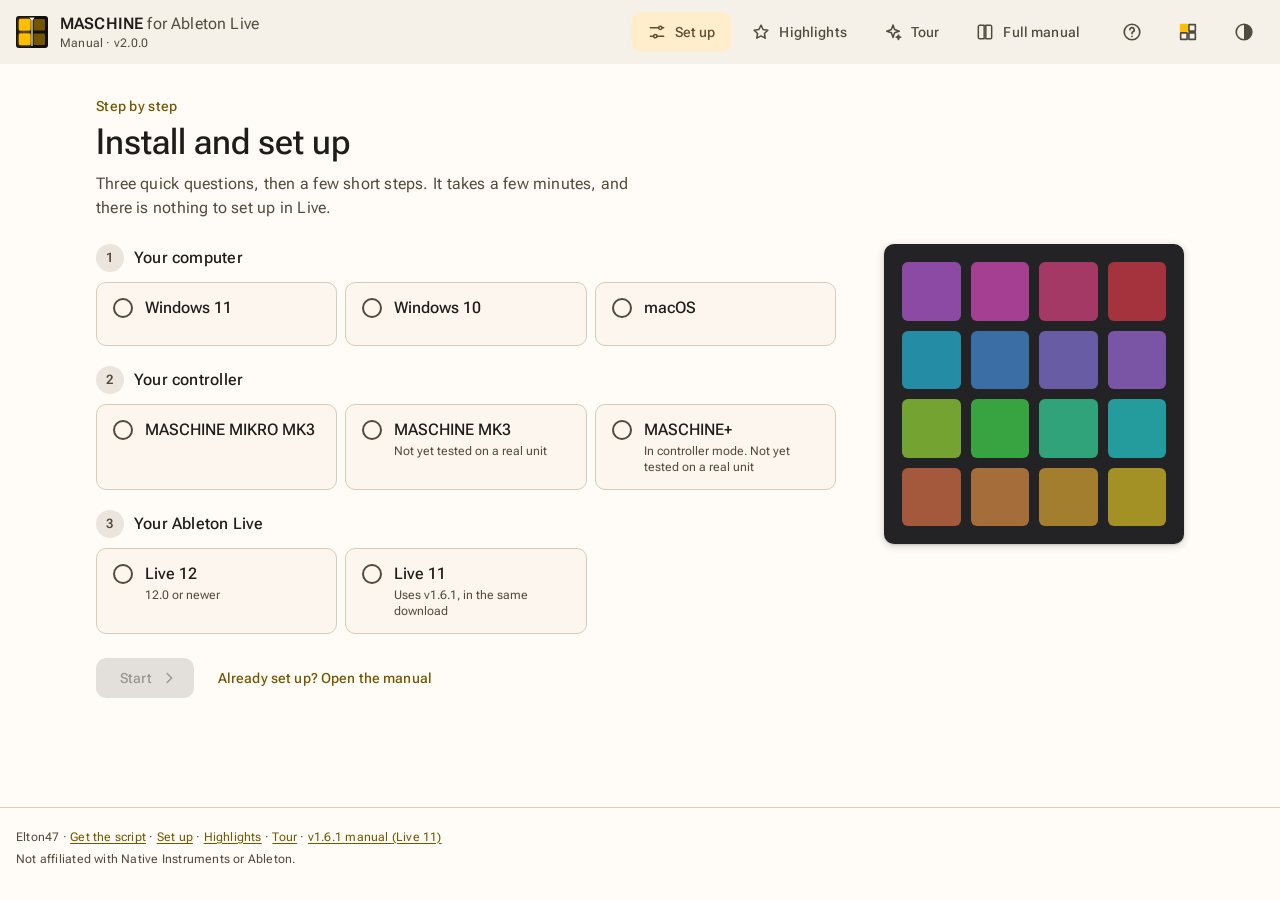
==== commit 88c033be: "Tour and Highlights: each step shows the screen its text describes Many steps kept the drum pads' sc" ====
--- a/index.html
+++ b/index.html
@@ -217,6 +217,14 @@
         </p>
         <nav id="tour-toc" class="toc tour-toc" aria-label="Sections"></nav>
         <div id="tour-cards" class="tour-cards"></div>
+        <!-- Devices on the screens: stills from the script (js/tour-devices.js, js/device-stills.js) -->
+        <section id="tour-devices" class="tour-card tour-devices" aria-labelledby="tour-devices-title">
+          <header class="tour-card-head">
+            <h2 id="tour-devices-title" class="tour-card-title">Devices on the screens</h2>
+            <p class="tour-card-intro">PLUG-IN shows the device you play: a Live device of each kind, as the screens show it. The MK3 draws a picture of the device on its right screen.</p>
+          </header>
+          <div id="tour-devices-grid" class="td-grid"></div>
+        </section>
         <p class="tour-more"><a class="btn btn-text has-icon-start" href="#full"><svg class="icon" aria-hidden="true"><use href="#i-book"/></svg>Everything in detail: the full manual</a></p>
       </div>
     </section>
@@ -293,6 +301,8 @@
   </svg>
 
   <script src="js/screen-render.js"></script>
+  <script src="js/detent-screens.js"></script>
+  <script src="js/step-screens.js"></script>
   <script src="js/layouts.js"></script>
   <script src="js/site.js"></script>
   <script src="js/manual.js"></script>
@@ -303,6 +313,8 @@
   <script src="js/print-docs.js"></script>
   <script src="js/highlight-shows.js"></script>
   <script src="js/highlights.js"></script>
+  <script src="js/device-stills.js"></script>
+  <script src="js/tour-devices.js"></script>
   <script src="js/tour.js"></script>
   <script src="js/best.js"></script>
   <script src="js/app.js"></script>
--- a/css/styles.css
+++ b/css/styles.css
@@ -1746,3 +1746,18 @@
   .sf-screens-all { gap: 1.8mm 2.4mm; margin-top: 2.5mm; }
   .sf-screens-title { font-size: 7.5pt; margin: .5mm 0 -1mm; }
 }
+
+/* The Tour's last card: devices on the screens (js/tour-devices.js), stills */
+.tour-devices { margin-top: 40px; }
+.td-grid { display: grid; grid-template-columns: repeat(auto-fill, minmax(240px, 1fr)); gap: 16px; }
+.td-grid.td-grid-mk3 { grid-template-columns: repeat(auto-fill, minmax(min(100%, 420px), 1fr)); }
+.td-tile { margin: 0; }
+.td-screens { display: grid; gap: 4px; background: #000; padding: 4px; }
+.td-mk3 { grid-template-columns: 1fr 1fr; }
+.td-mk3 img { display: block; width: 100%; height: auto; }
+.td-oled { display: block; width: 100%; height: auto; }
+.td-oled-glass { fill: #070707; }
+.td-oled-pixels { fill: #f2f2ee; }
+.td-tile figcaption { display: flex; flex-direction: column; margin-top: 6px; }
+.td-group { color: var(--md-sys-color-on-surface-variant); font-size: 12px; line-height: 16px; }
+.td-name { font-size: 15px; line-height: 22px; font-weight: 500; }
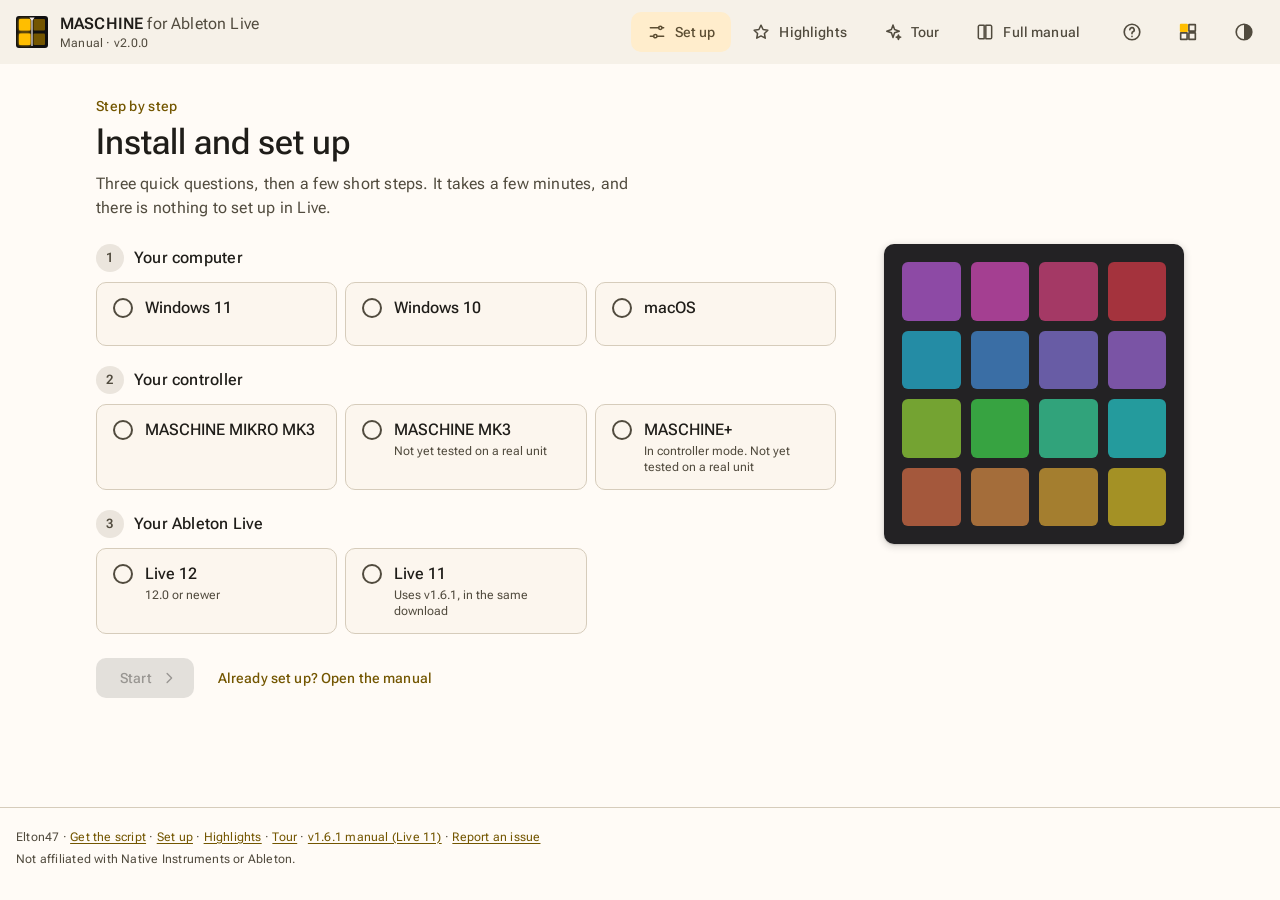
==== commit 708b2d5b: "Footer: link the Report an issue page again, its service is live" ====
--- a/index.html
+++ b/index.html
@@ -260,7 +260,7 @@
   </main>
 
   <footer class="footer">
-    <p>Elton47 · <a href="https://payhip.com/b/h4tva">Get the script</a> · <a href="#setup">Set up</a> · <a href="#highlights">Highlights</a> · <a href="#tour">Tour</a> · <a href="https://elton47.github.io/MMMk3-User-Manual/">v1.6.1 manual (Live 11)</a></p>
+    <p>Elton47 · <a href="https://payhip.com/b/h4tva">Get the script</a> · <a href="#setup">Set up</a> · <a href="#highlights">Highlights</a> · <a href="#tour">Tour</a> · <a href="https://elton47.github.io/MMMk3-User-Manual/">v1.6.1 manual (Live 11)</a> · <a href="report.html">Report an issue</a></p>
     <p>Not affiliated with Native Instruments or Ableton.</p>
   </footer>
 
--- a/css/styles.css
+++ b/css/styles.css
@@ -1487,6 +1487,8 @@
   font-family: var(--md-ref-typeface-mono); font-size: 11px; white-space: nowrap; overflow: hidden; text-overflow: ellipsis; vertical-align: top;
 }
 .sf-select.off { color: var(--md-sys-color-on-surface-variant); }
+/* a phone: a long port name wraps in its pill instead of running out of the panel */
+@media (max-width: 560px) { .sf-select { white-space: normal; overflow-wrap: anywhere; } }
 .sf-on .sf-select { background: var(--md-sys-color-secondary-container); color: var(--md-sys-color-on-secondary-container); font-weight: 600; box-shadow: inset 0 0 0 1px var(--md-sys-color-primary); }
 .sf-toggle {
   display: inline-block; min-width: 30px; padding: 1px 8px; border-radius: var(--r-full); text-align: center;
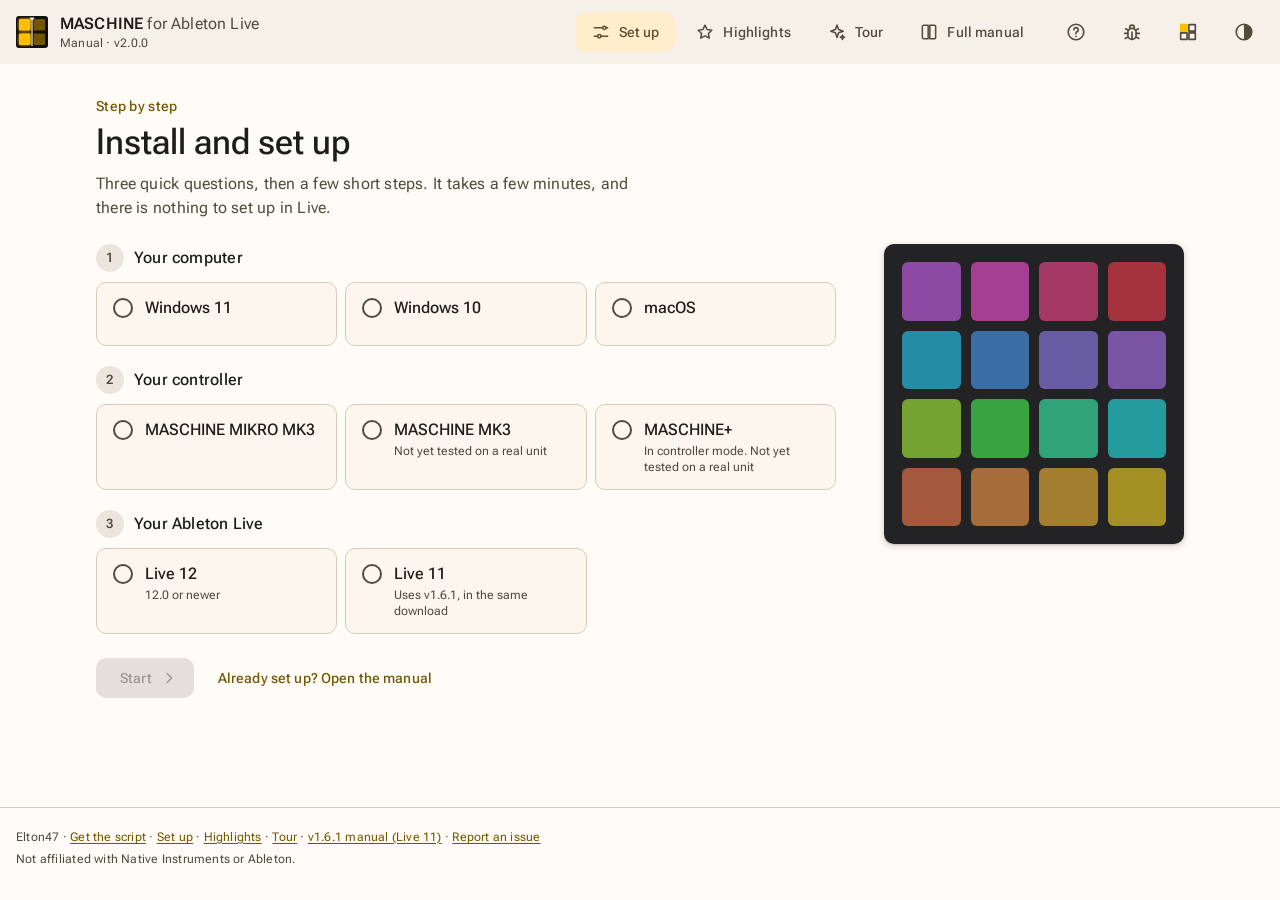
==== commit b6194e60: "Header: a Report an issue icon button next to Help" ====
--- a/index.html
+++ b/index.html
@@ -58,6 +58,10 @@
         <svg class="icon" aria-hidden="true"><use href="#i-help"/></svg>
         <span class="visually-hidden">Help and troubleshooting</span>
       </a>
+      <a href="report.html" class="icon-button" title="Report an issue">
+        <svg class="icon" aria-hidden="true"><use href="#i-bug"/></svg>
+        <span class="visually-hidden">Report an issue</span>
+      </a>
       <div class="theme-menu accent-menu">
         <button type="button" id="accent-button" class="icon-button" aria-haspopup="dialog" aria-expanded="false" aria-controls="accent-list" title="Accent colour">
           <!-- the pads' corners: 3 % of their width, as the hardware pads in the drawings (PAD_ROUND) -->
@@ -284,6 +288,7 @@
       <symbol id="i-left" viewBox="0 0 24 24"><path d="M14.5 6l-6 6 6 6"/></symbol>
       <symbol id="i-right" viewBox="0 0 24 24"><path d="M9.5 6l6 6-6 6"/></symbol>
       <symbol id="i-down" viewBox="0 0 24 24"><path d="M6 9.5l6 6 6-6"/></symbol>
+      <symbol id="i-bug" viewBox="0 0 24 24"><rect x="7.5" y="8" width="9" height="12" rx="4.5"/><path d="M9.5 8V7a2.5 2.5 0 0 1 5 0v1M12 12v8M7.5 13.5H4M20 13.5h-3.5M7.6 17.5l-3 1.5M16.4 17.5l3 1.5M8.2 10L5 8.5M15.8 10L19 8.5"/></symbol>
       <symbol id="i-help" viewBox="0 0 24 24"><circle cx="12" cy="12" r="8.5"/><path d="M9.6 9.6a2.4 2.4 0 1 1 3.4 2.2c-.6.3-1 .8-1 1.5v.5M12 16.6v.4"/></symbol>
       <symbol id="i-info" viewBox="0 0 24 24"><circle cx="12" cy="12" r="8.5"/><path d="M12 11v5.5M12 7.5v.5"/></symbol>
       <symbol id="i-alert" viewBox="0 0 24 24"><path d="M12 3.5l9 16H3z"/><path d="M12 10v4.5M12 17v.5"/></symbol>
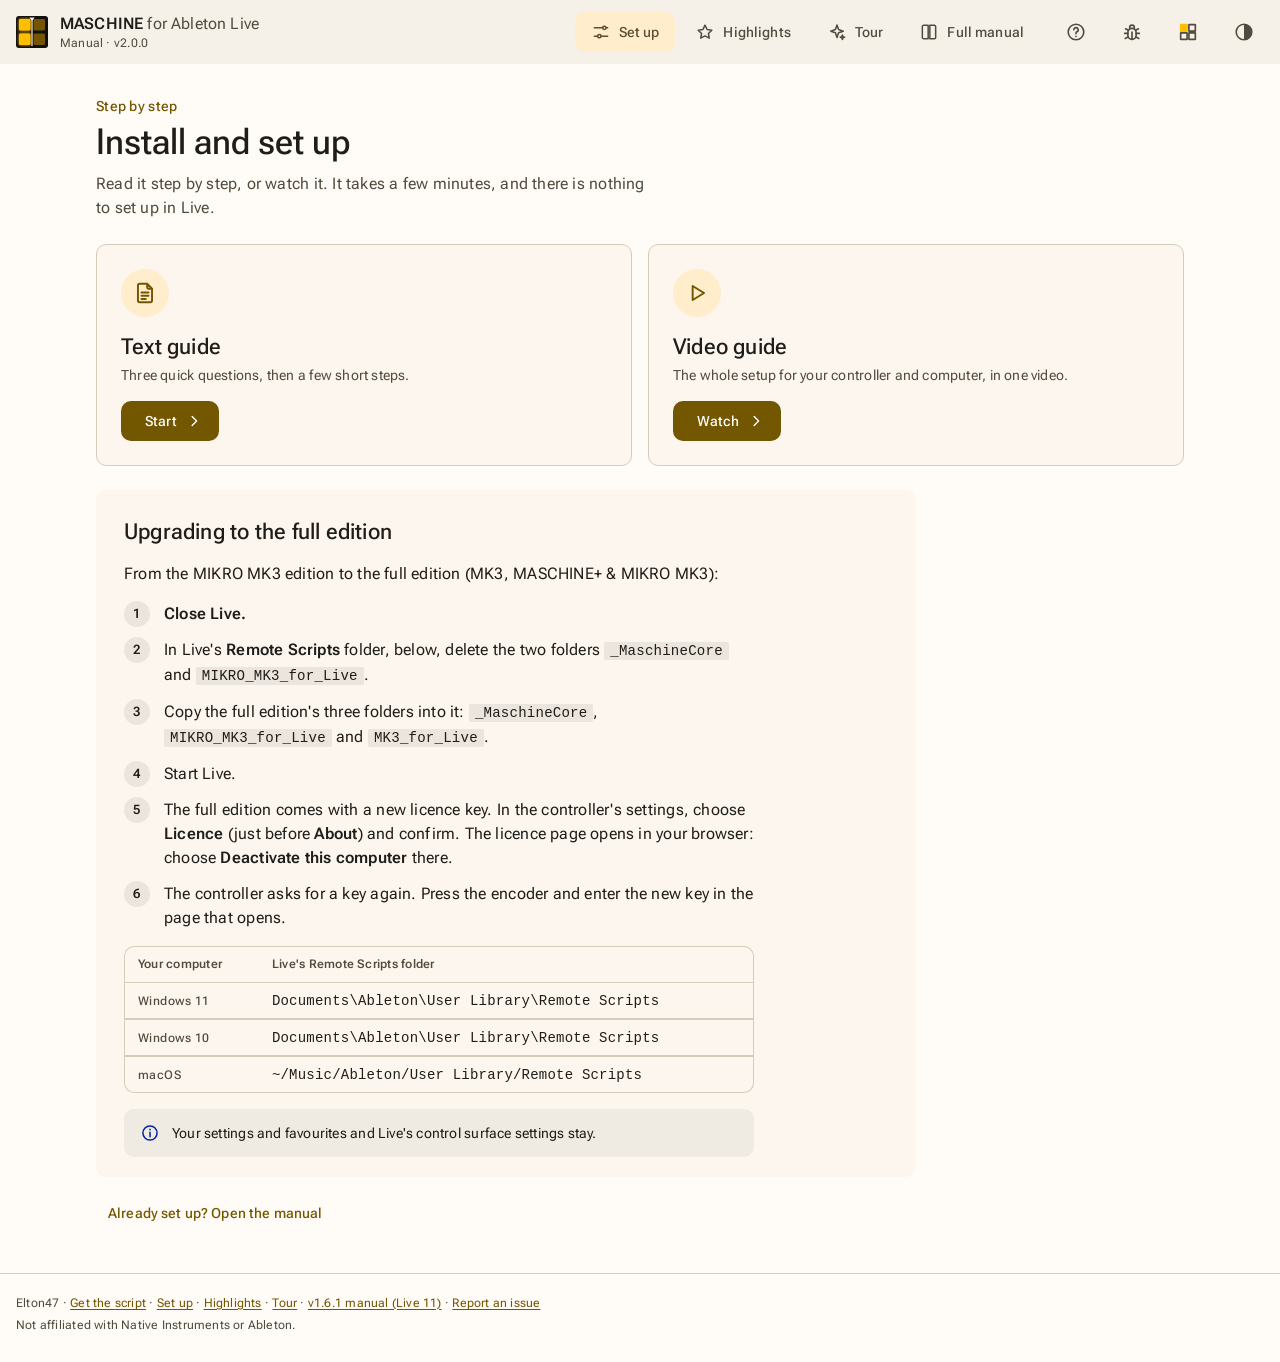
==== commit ca5dbdfc: "Set up: a text guide and a video guide, no activation step, no Licence tab The setup page starts wit" ====
--- a/index.html
+++ b/index.html
@@ -48,10 +48,6 @@
         </a>
         <a href="#full" data-view="manual" data-manual-view="full" class="nav-tab">
           <svg class="icon" aria-hidden="true"><use href="#i-book"/></svg><span>Full manual</span>
-        </a>
-        <!-- the licence page: shown once data/install.json has "licensing": true (release day, js/app.js) -->
-        <a href="activate.html" id="licence-tab" class="nav-tab" hidden>
-          <svg class="icon" aria-hidden="true"><use href="#i-key"/></svg><span>Licence</span>
         </a>
       </nav>
       <a href="#help" class="icon-button" id="help-button" title="Help and troubleshooting">
--- a/css/styles.css
+++ b/css/styles.css
@@ -266,6 +266,9 @@
   color: var(--md-sys-color-on-surface-variant); cursor: pointer;
 }
 .icon-button .icon { width: 22px; height: 22px; }
+.icon-button[aria-current="page"] {  /* its page is open (help, report an issue): like an active tab */
+  background: var(--md-sys-color-secondary-container); color: var(--md-sys-color-on-secondary-container);
+}
 .icon-button::after {
   content: ""; position: absolute; inset: 0; z-index: -1; border-radius: inherit;
   background: currentColor; opacity: 0; transition: opacity var(--md-sys-motion-short) linear;
@@ -857,6 +860,46 @@
 
 .choice-actions { display: flex; flex-wrap: wrap; gap: 8px 12px; align-items: center; padding-top: 4px; }
 .choice-actions .hint-text { color: var(--md-sys-color-on-surface-variant); font-size: 12px; }
+
+/* the two guides (#setup): text | video */
+.guide-cards { display: grid; grid-template-columns: repeat(2, minmax(0, 1fr)); gap: 16px; }
+.guide-card {
+  position: relative; isolation: isolate;
+  display: flex; flex-direction: column; align-items: flex-start; gap: 16px; min-height: 220px; padding: 24px;
+  border: 1px solid var(--md-sys-color-outline-variant); border-radius: var(--r);
+  background: var(--md-sys-color-surface-container-low); color: var(--md-sys-color-on-surface); text-decoration: none;
+  transition: border-color var(--md-sys-motion-short) linear;
+}
+.guide-card::after { content: ""; position: absolute; inset: 0; z-index: -1; border-radius: inherit; background: currentColor; opacity: 0; }
+.guide-card:hover { border-color: var(--md-sys-color-primary); }
+.guide-card:hover::after { opacity: .04; }
+.guide-card:focus-visible { outline-offset: 2px; }
+.guide-card-icon {
+  display: grid; place-items: center; width: 48px; height: 48px; border-radius: var(--r-full);
+  background: var(--md-sys-color-secondary-container); color: var(--md-sys-color-primary);
+}
+.guide-card-icon .icon { width: 26px; height: 26px; }
+.guide-card-text { display: flex; flex-direction: column; gap: 4px; }
+.guide-card-title { font-size: 22px; line-height: 28px; font-weight: 500; }
+.guide-card-sub { color: var(--md-sys-color-on-surface-variant); font-size: 14px; line-height: 20px; }
+.guide-card-action { margin-top: auto; pointer-events: none; }
+.setup-section { margin-top: 24px; max-width: 820px; }
+.setup-section .step-title { font-size: 22px; line-height: 28px; }
+.guide-more { margin: 16px 0 0; }
+@media (max-width: 600px) {
+  .guide-cards { grid-template-columns: minmax(0, 1fr); }
+  .guide-card { min-height: 0; padding: 20px; }
+}
+
+/* the video guide (#setup/video/<os>/<device>) */
+.video-frame {
+  margin-top: 16px; overflow: hidden; border-radius: var(--r);
+  background: #000; aspect-ratio: 16 / 9;
+}
+.setup-video { display: block; width: 100%; height: 100%; background: #000; }
+.video-card .note { margin-top: 16px; }
+.video-missing[hidden] { display: none; }
+.video-card .step-nav { margin-top: 20px; }
 
 /* stepper */
 .wizard { display: grid; grid-template-columns: 280px minmax(0, 1fr); gap: 24px; align-items: start; }
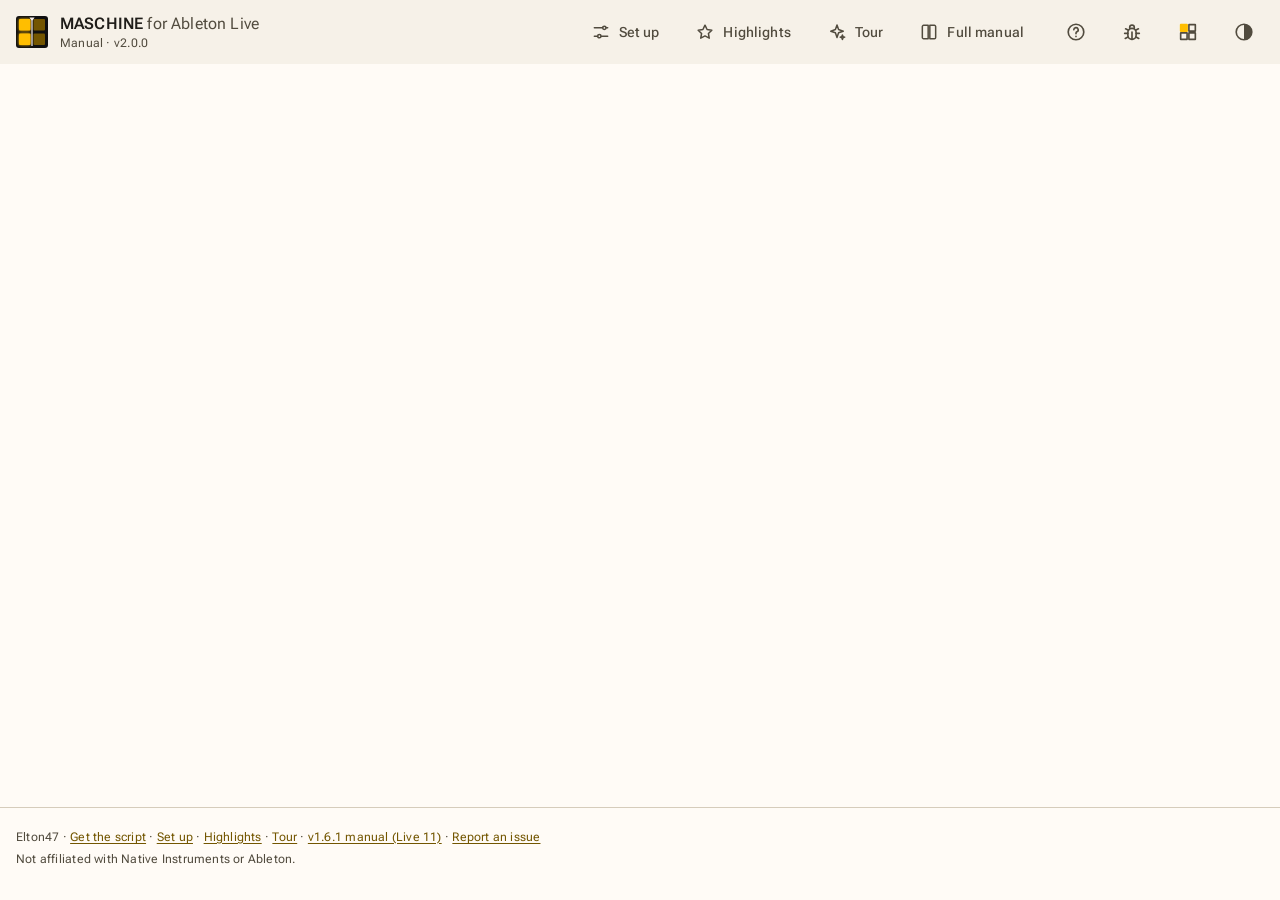
==== commit 4685ae48: "MASCHINE MK3: confirmed on hardware The MK3 setup choice and the guide no longer call the MK3 untest" ====
--- a/index.html
+++ b/index.html
@@ -133,7 +133,7 @@
             <p class="hint">Click a control to see what it does. Hover or tap a combination in the list to see it on the controller (numbers show the order).<span id="screen-hint"> Hover or tap the screen to magnify it.</span></p>
             <p id="unverified" class="banner" hidden>
               <svg class="icon" aria-hidden="true"><use href="#i-info"/></svg>
-              <span>MK3 / MASCHINE+ support is built from the hardware protocol and not yet tested on a real unit.</span>
+              <span>MASCHINE+ support is built from the MK3's protocol and not yet tested on a real unit.</span>
             </p>
           </div>
         </section>
@@ -184,7 +184,7 @@
         </header>
         <p id="best-unverified" class="banner tour-banner" hidden>
           <svg class="icon" aria-hidden="true"><use href="#i-info"/></svg>
-          <span>MK3 / MASCHINE+ support is built from the hardware protocol and not yet tested on a real unit.</span>
+          <span>MASCHINE+ support is built from the MK3's protocol and not yet tested on a real unit.</span>
         </p>
         <div class="best-layout">
           <details id="best-jump" class="best-jump card" open>
@@ -213,7 +213,7 @@
         </header>
         <p id="tour-unverified" class="banner tour-banner" hidden>
           <svg class="icon" aria-hidden="true"><use href="#i-info"/></svg>
-          <span>MK3 / MASCHINE+ support is built from the hardware protocol and not yet tested on a real unit.</span>
+          <span>MASCHINE+ support is built from the MK3's protocol and not yet tested on a real unit.</span>
         </p>
         <nav id="tour-toc" class="toc tour-toc" aria-label="Sections"></nav>
         <div id="tour-cards" class="tour-cards"></div>
